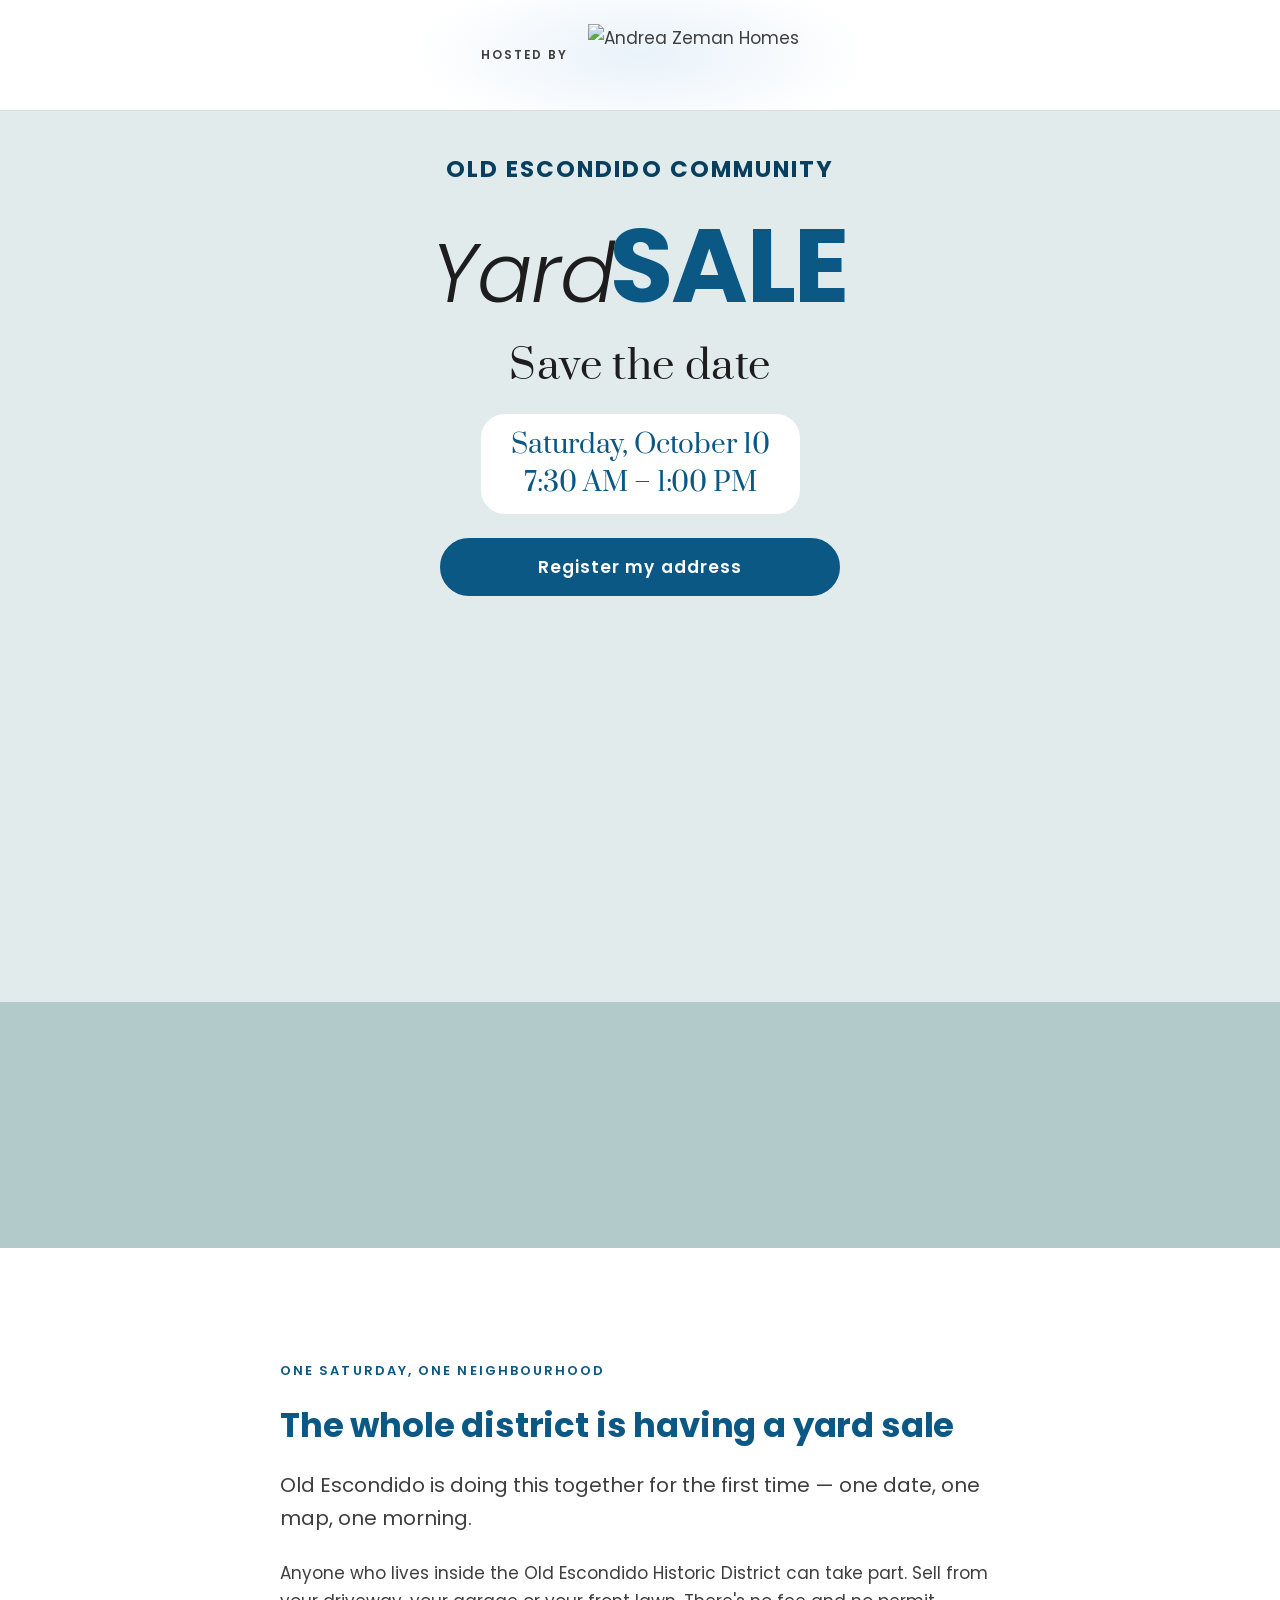
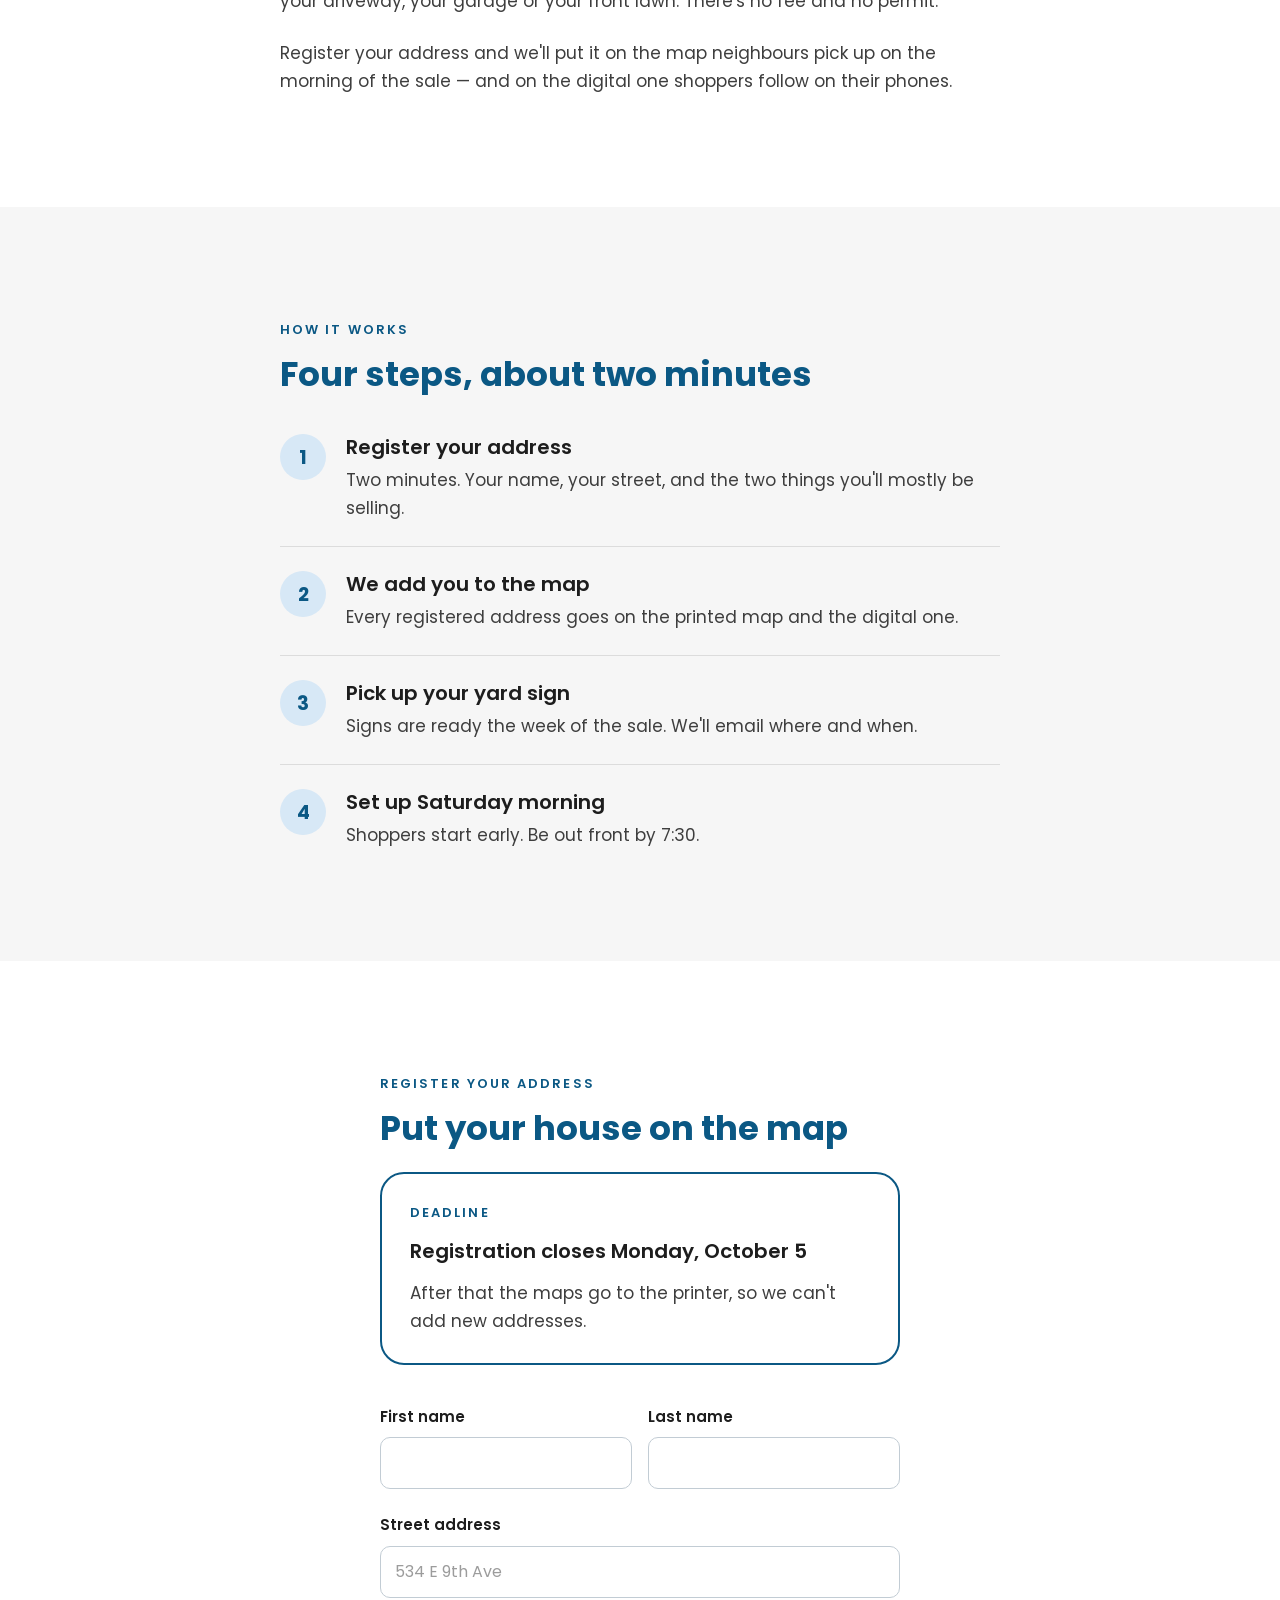
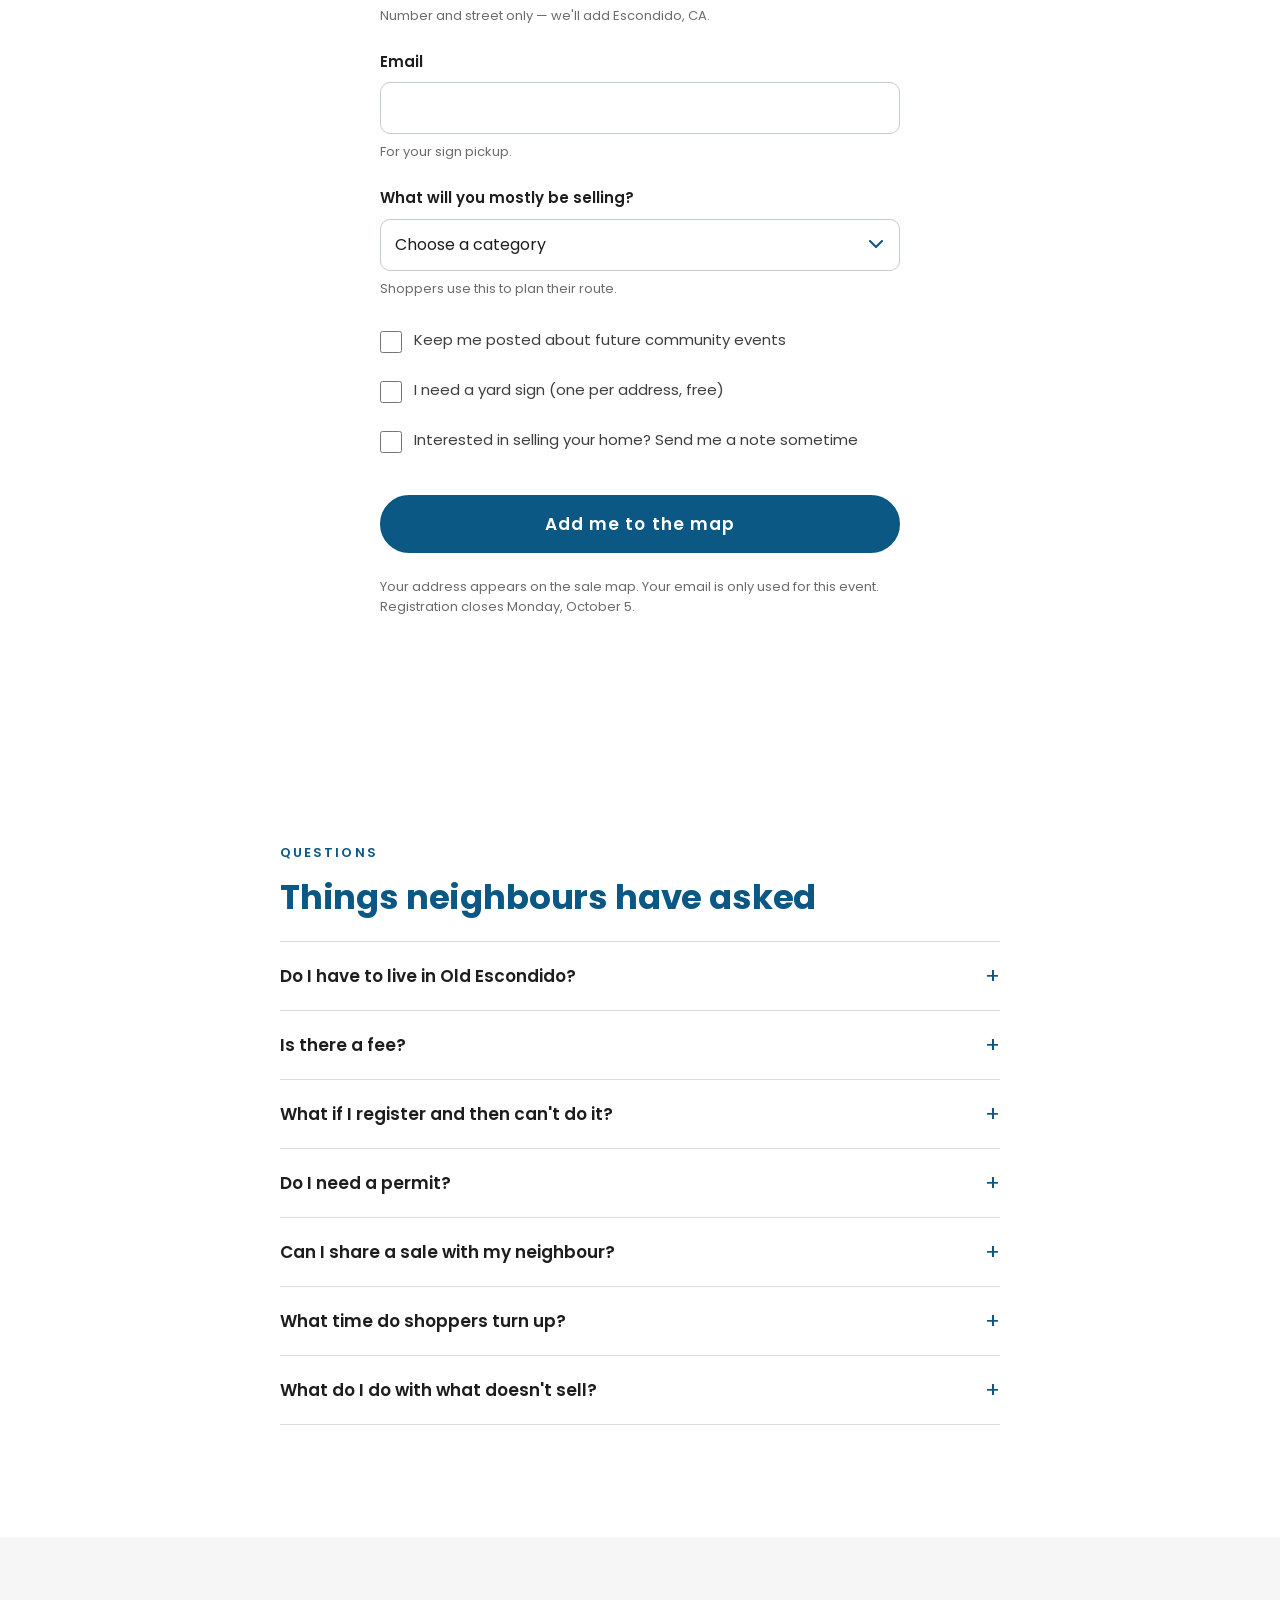
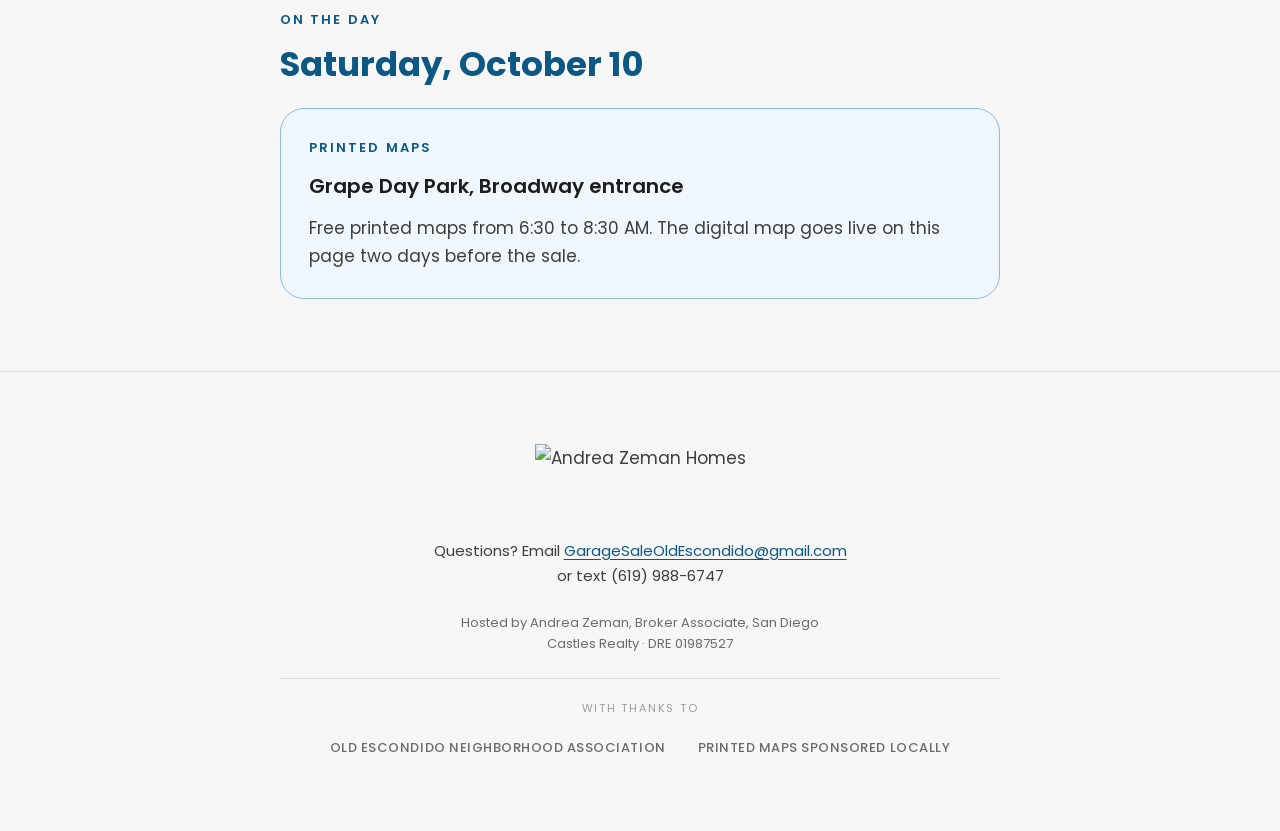
==== index.html @ 2b45a65b "Add files via upload" ====
<!doctype html>
<html lang="en">
<head>
<meta charset="utf-8">
<meta name="viewport" content="width=device-width, initial-scale=1">
<title>Old Escondido Community Yard Sale — Saturday, October 10, 2026</title>
<meta name="description" content="A neighbourhood-wide yard sale in the Old Escondido Historic District, Escondido CA. Saturday, October 10, 7:30 AM to 1:00 PM. Register your address to appear on the official sale map.">
<link rel="canonical" href="https://oldescondidoyardsale.com/">
<meta name="theme-color" content="#0b5884">
<meta property="og:type" content="website">
<meta property="og:site_name" content="Old Escondido Community Yard Sale">
<meta property="og:title" content="Old Escondido Community Yard Sale — Saturday, October 10, 2026">
<meta property="og:description" content="A neighbourhood-wide yard sale in the Old Escondido Historic District, Escondido CA. Saturday, October 10, 7:30 AM to 1:00 PM. Register your address to appear on the official sale map.">
<meta property="og:url" content="https://oldescondidoyardsale.com/">
<meta property="og:image" content="https://oldescondidoyardsale.com/assets/social-card.png">
<meta property="og:image:width" content="1200">
<meta property="og:image:height" content="630">
<meta name="twitter:card" content="summary_large_image">
<link rel="icon" href="assets/favicon.png" sizes="any">
<link rel="apple-touch-icon" href="assets/favicon.png">
<link rel="preconnect" href="https://fonts.googleapis.com">
<link rel="preconnect" href="https://fonts.gstatic.com" crossorigin>
<link rel="stylesheet" href="https://fonts.googleapis.com/css2?family=Poppins:ital,wght@0,300;0,400;0,500;0,600;0,700;1,300&family=Prata&display=swap">
<link rel="stylesheet" href="site.css">
</head>
<body>
<div style="position:relative;display:flex;flex-wrap:wrap;align-items:center;justify-content:center;gap:10px 20px;padding:24px;background:#fff;border-bottom:1px solid #dcdcdc"><div style="position:absolute;left:50%;top:50%;width:min(460px,88%);height:150%;transform:translate(-50%,-50%);background:radial-gradient(ellipse at center, rgba(215,232,246,0.55) 0%, rgba(215,232,246,0) 70%);pointer-events:none"></div><span style="position:relative;font-family:'Poppins',system-ui,sans-serif;font-size:12px;font-weight:600;letter-spacing:0.16em;text-transform:uppercase;color:#3e3e3e">Hosted by</span><img src="assets/logo-azh-horizontal-alpha.png" alt="Andrea Zeman Homes" style="position:relative;height:clamp(46px,11vw,62px);width:auto;display:block"></div>


<header style="position:relative;isolation:isolate;background-color:#e2ebec;padding:clamp(24px,6vw,40px) 0 0;text-align:center;overflow:hidden">
<div class="oe-scene" style="position:absolute;inset:0;z-index:0;pointer-events:none">
<img src="assets/illustration/v3/cut/cloud.png" alt="" style="position:absolute;top:2%;left:-18%;width:clamp(130px,24vw,260px);height:auto;opacity:0;animation:oe-cloud-in 1s cubic-bezier(.22,.61,.36,1) 300ms forwards, oe-drift 90s linear 1.3s infinite">
<img src="assets/illustration/v3/cut/cloud.png" alt="" style="position:absolute;top:9%;left:-30%;width:clamp(92px,17vw,180px);height:auto;opacity:0;animation:oe-cloud-in 1s cubic-bezier(.22,.61,.36,1) 400ms forwards, oe-drift 130s linear infinite">
<img src="assets/illustration/v3/cut/bunting.png" alt="" style="position:absolute;top:-10px;left:-3%;width:clamp(138px,27vw,310px);transform-origin:top center;opacity:0;animation:oe-flag-in 800ms cubic-bezier(.22,.61,.36,1) 120ms forwards, oe-sway 7s cubic-bezier(.45,0,.25,1) 900ms infinite alternate">
<img class="oe-flag-r" src="assets/illustration/v3/cut/bunting.png" alt="" style="position:absolute;top:-10px;right:-3%;width:clamp(138px,27vw,310px);transform-origin:top center;opacity:0;animation:oe-flag-in-r 800ms cubic-bezier(.22,.61,.36,1) 260ms forwards, oe-sway-r 8s cubic-bezier(.45,0,.25,1) 1s infinite alternate">
</div>
<div style="position:relative;z-index:2;max-width:780px;margin-inline:auto;padding-inline:clamp(20px,5.5vw,32px);display:flex;flex-direction:column;align-items:center;gap:24px">
<p class="oe-anim1" style="margin:0;font-family:'Poppins',system-ui,sans-serif;font-size:clamp(15px,4.2vw,23px);font-weight:700;letter-spacing:0.09em;text-transform:uppercase;color:#083f5e;animation:oe-rise 700ms cubic-bezier(.22,.61,.36,1) 120ms both">Old Escondido Community</p>
<h1 style="margin:0;display:flex;align-items:baseline;justify-content:center;line-height:1.02"><span class="oe-anim2" style="font-family:'Poppins',system-ui,sans-serif;font-style:italic;font-weight:300;font-size:clamp(48px,14vw,82px);color:#1d1d1d;letter-spacing:-0.01em;animation:oe-rise 700ms cubic-bezier(.22,.61,.36,1) 220ms both">Yard</span><span class="oe-anim3" style="font-family:'Poppins',system-ui,sans-serif;font-weight:700;font-size:clamp(60px,17.5vw,104px);color:#0b5884;letter-spacing:-0.015em;margin-left:-0.04em;animation:oe-rise 700ms cubic-bezier(.22,.61,.36,1) 320ms both">SALE</span></h1>
<p class="oe-anim4" style="margin:0;font-family:'Prata','Bodoni Moda','Playfair Display',Georgia,serif;font-weight:400;font-size:clamp(26px,6.6vw,40px);color:#1d1d1d;line-height:1.18;letter-spacing:0.01em;animation:oe-rise 700ms cubic-bezier(.22,.61,.36,1) 420ms both">Save the date</p>
<div class="oe-anim5" style="display:inline-flex;flex-direction:column;align-items:center;gap:4px;max-width:100%;background:#fff;border-radius:24px;padding:14px clamp(20px,5vw,30px);text-align:center;animation:oe-rise 700ms cubic-bezier(.22,.61,.36,1) 520ms both"><span style="font-family:'Prata','Bodoni Moda','Playfair Display',Georgia,serif;font-size:clamp(19px,4.9vw,26px);font-weight:400;line-height:1.3;color:#0b5884;white-space:nowrap">Saturday, October 10</span><span style="font-family:'Prata','Bodoni Moda','Playfair Display',Georgia,serif;font-size:clamp(19px,4.9vw,26px);font-weight:400;line-height:1.3;color:#0b5884;white-space:nowrap">7:30 AM – 1:00 PM</span></div>
<div class="oe-anim6" style="display:flex;flex-direction:column;align-items:center;gap:14px;width:100%;max-width:400px;animation:oe-rise 700ms cubic-bezier(.22,.61,.36,1) 620ms both"><a href="#register" style="display:flex;align-items:center;justify-content:center;width:100%;min-height:58px;padding:0 34px;border-radius:999px;background:#0b5884;border:2px solid #0b5884;color:#fff;font-family:'Poppins',system-ui,sans-serif;font-size:17px;font-weight:600;letter-spacing:0.06em;text-decoration:none">Register my address</a></div>
</div>

<div style="position:relative;z-index:1;aspect-ratio:1080 / 520;min-height:250px;margin-top:clamp(20px,5vw,36px);pointer-events:none">
<div style="position:absolute;left:0;right:0;bottom:0;height:40%;background:#b3caca"></div>
<img class="oe-scn" src="assets/illustration/v3/cut/house-tile.png" alt="" style="position:absolute;left:-4%;bottom:38%;height:66%;width:auto;opacity:0;animation:oe-fade 700ms cubic-bezier(.22,.61,.36,1) 240ms both">
<img class="oe-scn" src="assets/illustration/v3/cut/house-brick.png" alt="" style="position:absolute;right:-4%;bottom:38%;height:70%;width:auto;opacity:0;animation:oe-fade 700ms cubic-bezier(.22,.61,.36,1) 280ms both">
<img class="oe-scn" src="assets/illustration/v3/cut/tree.png" alt="" style="position:absolute;left:15%;bottom:32%;height:46%;transform-origin:bottom center;width:auto;opacity:0;animation:oe-fade 700ms cubic-bezier(.22,.61,.36,1) 340ms both, oe-tree-sway 6.5s cubic-bezier(.45,0,.25,1) 1.3s infinite alternate">
<img class="oe-scn" src="assets/illustration/v3/cut/tree.png" alt="" style="position:absolute;right:17%;bottom:32%;height:50%;transform-origin:bottom center;width:auto;opacity:0;animation:oe-fade 700ms cubic-bezier(.22,.61,.36,1) 390ms both, oe-tree-sway 8.2s cubic-bezier(.45,0,.25,1) 1.5s infinite alternate-reverse">
<img class="oe-scn" src="assets/illustration/v2/cut/shrub.png" alt="" style="position:absolute;left:8%;bottom:33%;height:13%;transform-origin:bottom center;width:auto;opacity:0;animation:oe-fade 700ms cubic-bezier(.22,.61,.36,1) 430ms both, oe-shrub-sway 5.4s cubic-bezier(.45,0,.25,1) 1.6s infinite alternate">
<img class="oe-scn" src="assets/illustration/v2/cut/shrub.png" alt="" style="position:absolute;right:9%;bottom:34%;height:11%;transform-origin:bottom center;width:auto;opacity:0;animation:oe-fade 700ms cubic-bezier(.22,.61,.36,1) 470ms both, oe-shrub-sway 6.1s cubic-bezier(.45,0,.25,1) 1.8s infinite alternate-reverse">
<img class="oe-scn" src="assets/illustration/v3/cut/chair.png" alt="" style="position:absolute;left:-3%;bottom:3%;height:34%;width:auto;opacity:0;animation:oe-fade 700ms cubic-bezier(.22,.61,.36,1) 520ms both">
<img class="oe-scn" src="assets/illustration/v3/cut/cardigan.png" alt="" style="position:absolute;left:20%;bottom:6%;height:23%;transform-origin:top center;width:auto;opacity:0;animation:oe-fade 700ms cubic-bezier(.22,.61,.36,1) 570ms both, oe-swing 4.6s cubic-bezier(.45,0,.25,1) 1.5s infinite alternate">
<img class="oe-scn" src="assets/illustration/v3/cut/lantern.png" alt="" style="position:absolute;left:67%;bottom:4%;height:20%;transform-origin:top center;width:auto;opacity:0;animation:oe-fade 700ms cubic-bezier(.22,.61,.36,1) 660ms both, oe-swing-slight 5.8s cubic-bezier(.45,0,.25,1) 1.7s infinite alternate">
<img class="oe-scn" src="assets/illustration/v3/cut/moka-pot.png" alt="" style="position:absolute;right:14%;bottom:4%;height:17%;width:auto;opacity:0;animation:oe-fade 700ms cubic-bezier(.22,.61,.36,1) 700ms both">
<img class="oe-scn" src="assets/illustration/v2/cut/flower-daisy.png" alt="" style="position:absolute;left:16%;bottom:0;height:16%;transform-origin:bottom center;width:auto;opacity:0;animation:oe-fade 700ms cubic-bezier(.22,.61,.36,1) 740ms both, oe-bloom 4.2s cubic-bezier(.45,0,.25,1) 1.7s infinite alternate">
<img class="oe-scn" src="assets/illustration/v2/cut/flower-orange.png" alt="" style="position:absolute;left:33%;bottom:0;height:18%;transform-origin:bottom center;width:auto;opacity:0;animation:oe-fade 700ms cubic-bezier(.22,.61,.36,1) 780ms both, oe-bloom 5.1s cubic-bezier(.45,0,.25,1) 1.9s infinite alternate-reverse">
<img class="oe-scn" src="assets/illustration/v2/cut/flower-orange.png" alt="" style="position:absolute;right:7%;bottom:0;height:17%;transform-origin:bottom center;width:auto;opacity:0;animation:oe-fade 700ms cubic-bezier(.22,.61,.36,1) 820ms both, oe-bloom 4.7s cubic-bezier(.45,0,.25,1) 2s infinite alternate">
<img class="oe-scn" src="assets/illustration/v2/cut/flower-daisy.png" alt="" style="position:absolute;right:23%;bottom:0;height:14%;transform-origin:bottom center;width:auto;opacity:0;animation:oe-fade 700ms cubic-bezier(.22,.61,.36,1) 860ms both, oe-bloom 5.6s cubic-bezier(.45,0,.25,1) 2.2s infinite alternate-reverse">
<img class="oe-scn oe-scn--bike" src="assets/illustration/v3/cut/bicycle.png" alt="" style="position:absolute;left:0;bottom:4%;height:28%;width:auto;opacity:0;animation:oe-fade 700ms cubic-bezier(.22,.61,.36,1) 620ms both, oe-ride 26s linear 1.2s infinite">
</div>
</header>
<a href="#day" class="oe-shop" id="shopbar">Just here to shop? The map opens Oct 8<span style="font-size:15px;line-height:1">↓</span></a>
<section style="padding:clamp(72px,13vw,112px) clamp(20px,5.5vw,32px);background:#fff">
<div style="width:100%;max-width:720px;margin-inline:auto;display:flex;flex-direction:column;gap:24px">
<p style="margin:0;font-family:'Poppins',system-ui,sans-serif;font-size:13px;font-weight:600;letter-spacing:0.16em;text-transform:uppercase;color:#0b5884">One Saturday, one neighbourhood</p>
<h2 style="margin:0;font-family:'Poppins',system-ui,sans-serif;font-size:clamp(26px,6.4vw,34px);font-weight:700;color:#0b5884;line-height:1.16;letter-spacing:-0.005em">The whole district is having a yard sale</h2>
<p style="margin:0;font-size:clamp(18px,4.4vw,20px);line-height:1.65;color:#3e3e3e">Old Escondido is doing this together for the first time — one date, one map, one morning.</p>
<p style="margin:0;font-size:17px;line-height:1.65;color:#3e3e3e">Anyone who lives inside the Old Escondido Historic District can take part. Sell from your driveway, your garage or your front lawn. There's no fee and no permit.</p>
<p style="margin:0;font-size:17px;line-height:1.65;color:#3e3e3e">Register your address and we'll put it on the map neighbours pick up on the morning of the sale — and on the digital one shoppers follow on their phones.</p>
</div>
</section>


<section id="how" style="padding:clamp(72px,13vw,112px) clamp(20px,5.5vw,32px);background:#f6f6f6">
<div style="width:100%;max-width:720px;margin-inline:auto">
<p style="margin:0 0 14px;font-family:'Poppins',system-ui,sans-serif;font-size:13px;font-weight:600;letter-spacing:0.16em;text-transform:uppercase;color:#0b5884">How it works</p>
<h2 style="margin:0 0 40px;font-family:'Poppins',system-ui,sans-serif;font-size:clamp(26px,6.4vw,34px);font-weight:700;color:#0b5884;line-height:1.16">Four steps, about two minutes</h2>
<ol style="display:grid;gap:24px;list-style:none;margin:0;padding:0">
<li style="display:grid;grid-template-columns:46px 1fr;gap:20px;align-items:start;padding-bottom:24px;border-bottom:1px solid #dcdcdc"><span style="display:grid;place-items:center;width:46px;height:46px;border-radius:999px;background:#d7e8f6;font-family:'Poppins',system-ui,sans-serif;font-size:19px;font-weight:700;line-height:1;color:#0b5884">1</span><div style="display:flex;flex-direction:column;gap:6px"><span style="font-family:'Poppins',system-ui,sans-serif;font-size:20px;font-weight:600;color:#1d1d1d;line-height:1.3">Register your address</span><span style="font-size:17px;line-height:1.65;color:#3e3e3e">Two minutes. Your name, your street, and the two things you'll mostly be selling.</span></div></li>
<li style="display:grid;grid-template-columns:46px 1fr;gap:20px;align-items:start;padding-bottom:24px;border-bottom:1px solid #dcdcdc"><span style="display:grid;place-items:center;width:46px;height:46px;border-radius:999px;background:#d7e8f6;font-family:'Poppins',system-ui,sans-serif;font-size:19px;font-weight:700;line-height:1;color:#0b5884">2</span><div style="display:flex;flex-direction:column;gap:6px"><span style="font-family:'Poppins',system-ui,sans-serif;font-size:20px;font-weight:600;color:#1d1d1d;line-height:1.3">We add you to the map</span><span style="font-size:17px;line-height:1.65;color:#3e3e3e">Every registered address goes on the printed map and the digital one.</span></div></li>
<li style="display:grid;grid-template-columns:46px 1fr;gap:20px;align-items:start;padding-bottom:24px;border-bottom:1px solid #dcdcdc"><span style="display:grid;place-items:center;width:46px;height:46px;border-radius:999px;background:#d7e8f6;font-family:'Poppins',system-ui,sans-serif;font-size:19px;font-weight:700;line-height:1;color:#0b5884">3</span><div style="display:flex;flex-direction:column;gap:6px"><span style="font-family:'Poppins',system-ui,sans-serif;font-size:20px;font-weight:600;color:#1d1d1d;line-height:1.3">Pick up your yard sign</span><span style="font-size:17px;line-height:1.65;color:#3e3e3e">Signs are ready the week of the sale. We'll email where and when.</span></div></li>
<li style="display:grid;grid-template-columns:46px 1fr;gap:20px;align-items:start"><span style="display:grid;place-items:center;width:46px;height:46px;border-radius:999px;background:#d7e8f6;font-family:'Poppins',system-ui,sans-serif;font-size:19px;font-weight:700;line-height:1;color:#0b5884">4</span><div style="display:flex;flex-direction:column;gap:6px"><span style="font-family:'Poppins',system-ui,sans-serif;font-size:20px;font-weight:600;color:#1d1d1d;line-height:1.3">Set up Saturday morning</span><span style="font-size:17px;line-height:1.65;color:#3e3e3e">Shoppers start early. Be out front by 7:30.</span></div></li>
</ol>
</div>
</section>


<section id="register" style="padding:clamp(72px,13vw,112px) clamp(20px,5.5vw,32px);background:#fff">
<div style="width:100%;max-width:520px;margin-inline:auto">
<p style="margin:0 0 14px;font-family:'Poppins',system-ui,sans-serif;font-size:13px;font-weight:600;letter-spacing:0.16em;text-transform:uppercase;color:#0b5884">Register your address</p>
<h2 style="margin:0 0 24px;font-family:'Poppins',system-ui,sans-serif;font-size:clamp(26px,6.4vw,34px);font-weight:700;color:#0b5884;line-height:1.16">Put your house on the map</h2>
<aside style="background:#fff;border:2px solid #0b5884;border-radius:24px;padding:clamp(20px,5vw,28px);display:flex;flex-direction:column;gap:14px;margin-bottom:40px"><span style="font-family:'Poppins',system-ui,sans-serif;font-size:13px;font-weight:600;letter-spacing:0.16em;text-transform:uppercase;color:#0b5884">Deadline</span><span style="font-family:'Poppins',system-ui,sans-serif;font-size:20px;font-weight:600;color:#1d1d1d;line-height:1.35">Registration closes Monday, October 5</span><p style="margin:0;font-size:17px;line-height:1.65;color:#3e3e3e">After that the maps go to the printer, so we can't add new addresses.</p></aside>
<form id="regform" style="display:flex;flex-direction:column;gap:24px" method="POST"
  action="https://script.google.com/macros/s/AKfycbwwpIX7oPf6U93-4WOFD0KkwFLqd-kNed6H09ef09gc9xbn3ZTkZRQQka0o5XcAY7PG/exec"
  data-endpoint="https://script.google.com/macros/s/AKfycbwwpIX7oPf6U93-4WOFD0KkwFLqd-kNed6H09ef09gc9xbn3ZTkZRQQka0o5XcAY7PG/exec">
<div style="display:grid;grid-template-columns:1fr 1fr;gap:16px">
<div style="display:flex;flex-direction:column;gap:8px"><label for="first" style="font-family:'Poppins',system-ui,sans-serif;font-size:15px;font-weight:600;color:#1d1d1d">First name</label><input id="first" name="first" required autocomplete="given-name" style="width:100%;min-height:52px;padding:12px 14px;font-family:'Poppins',system-ui,sans-serif;font-size:16px;line-height:1.4;color:#1d1d1d;background:#fff;border:1px solid #c2ccd4;border-radius:10px"></div>
<div style="display:flex;flex-direction:column;gap:8px"><label for="last" style="font-family:'Poppins',system-ui,sans-serif;font-size:15px;font-weight:600;color:#1d1d1d">Last name</label><input id="last" name="last" autocomplete="family-name" style="width:100%;min-height:52px;padding:12px 14px;font-family:'Poppins',system-ui,sans-serif;font-size:16px;line-height:1.4;color:#1d1d1d;background:#fff;border:1px solid #c2ccd4;border-radius:10px"></div>
</div>
<div style="display:flex;flex-direction:column;gap:8px"><label for="street" style="font-family:'Poppins',system-ui,sans-serif;font-size:15px;font-weight:600;color:#1d1d1d">Street address</label><input id="street" name="street" required placeholder="534 E 9th Ave" autocomplete="street-address" style="width:100%;min-height:52px;padding:12px 14px;font-family:'Poppins',system-ui,sans-serif;font-size:16px;line-height:1.4;color:#1d1d1d;background:#fff;border:1px solid #c2ccd4;border-radius:10px"><span style="font-size:13px;line-height:1.5;color:#6b6b6b">Number and street only — we'll add Escondido, CA.</span></div>
<div style="display:flex;flex-direction:column;gap:8px"><label for="email" style="font-family:'Poppins',system-ui,sans-serif;font-size:15px;font-weight:600;color:#1d1d1d">Email</label><input id="email" name="email" type="email" required autocomplete="email" style="width:100%;min-height:52px;padding:12px 14px;font-family:'Poppins',system-ui,sans-serif;font-size:16px;line-height:1.4;color:#1d1d1d;background:#fff;border:1px solid #c2ccd4;border-radius:10px"><span style="font-size:13px;line-height:1.5;color:#6b6b6b">For your sign pickup.</span></div>
<div style="display:flex;flex-direction:column;gap:8px"><label for="cat" style="font-family:'Poppins',system-ui,sans-serif;font-size:15px;font-weight:600;color:#1d1d1d">What will you mostly be selling?</label><select id="cat" name="cat" style="width:100%;min-height:52px;padding:12px 44px 12px 14px;font-family:'Poppins',system-ui,sans-serif;font-size:16px;color:#1d1d1d;background-color:#fff;border:1px solid #c2ccd4;border-radius:10px;appearance:none"><option value="">Choose a category</option><option>Furniture &amp; Home Décor</option><option>Kitchen &amp; Household</option><option>Kids &amp; Baby</option><option>Clothing &amp; Accessories</option><option>Tools &amp; Outdoor</option><option>Electronics &amp; Entertainment</option><option>Collectibles &amp; Miscellaneous</option></select><span style="font-size:13px;line-height:1.5;color:#6b6b6b">Shoppers use this to plan their route.</span></div>
<div style="display:flex;flex-direction:column;gap:2px">
<label for="opt-events" style="display:grid;grid-template-columns:22px 1fr;gap:12px;align-items:start;min-height:48px;padding:6px 0;cursor:pointer"><input type="checkbox" id="opt-events" name="optin_events" style="width:22px;height:22px;margin:2px 0 0;accent-color:#0b5884;flex:none"><span style="font-family:'Poppins',system-ui,sans-serif;font-size:15px;line-height:1.5;color:#3e3e3e">Keep me posted about future community events</span></label>
<label for="opt-sign" style="display:grid;grid-template-columns:22px 1fr;gap:12px;align-items:start;min-height:48px;padding:6px 0;cursor:pointer"><input type="checkbox" id="opt-sign" name="needs_yard_sign" style="width:22px;height:22px;margin:2px 0 0;accent-color:#0b5884;flex:none"><span style="font-family:'Poppins',system-ui,sans-serif;font-size:15px;line-height:1.5;color:#3e3e3e">I need a yard sign (one per address, free)</span></label>
<label for="opt-selling" style="display:grid;grid-template-columns:22px 1fr;gap:12px;align-items:start;min-height:48px;padding:6px 0;cursor:pointer"><input type="checkbox" id="opt-selling" name="selling_interest" style="width:22px;height:22px;margin:2px 0 0;accent-color:#0b5884;flex:none"><span style="font-family:'Poppins',system-ui,sans-serif;font-size:15px;line-height:1.5;color:#3e3e3e">Interested in selling your home? Send me a note sometime</span></label>
</div>
<button id="regsubmit" type="submit" style="display:flex;align-items:center;justify-content:center;width:100%;min-height:58px;padding:0 34px;border-radius:999px;background:#0b5884;border:2px solid #0b5884;color:#fff;font-family:'Poppins',system-ui,sans-serif;font-size:17px;font-weight:600;letter-spacing:0.06em;cursor:pointer">Add me to the map</button>
<p id="regerror" role="alert" hidden style="margin:0;font-size:15px;line-height:1.6;color:#9d2b1c">That didn&rsquo;t go through. Check your connection and try again, or email <a href="mailto:GarageSaleOldEscondido@gmail.com" style="color:#9d2b1c">GarageSaleOldEscondido@gmail.com</a>.</p>
<p style="margin:0;font-size:13px;line-height:1.6;color:#6b6b6b">Your address appears on the sale map. Your email is only used for this event. Registration closes Monday, October 5.</p>
</form>
</div>
</section>


<section id="faq" style="padding:clamp(72px,13vw,112px) clamp(20px,5.5vw,32px);background:#fff">
<div style="width:100%;max-width:720px;margin-inline:auto">
<header style="display:flex;flex-direction:column;gap:14px;margin-bottom:24px">
<p style="margin:0;font-family:'Poppins',system-ui,sans-serif;font-size:13px;font-weight:600;letter-spacing:0.16em;text-transform:uppercase;color:#0b5884">Questions</p>
<h2 style="margin:0;font-family:'Poppins',system-ui,sans-serif;font-size:clamp(26px,6.4vw,34px);font-weight:700;color:#0b5884;line-height:1.16;letter-spacing:-0.005em">Things neighbours have asked</h2>
</header>
<div style="border-top:1px solid #dcdcdc">
<details style="border-bottom:1px solid #dcdcdc"><summary style="display:flex;align-items:center;justify-content:space-between;gap:16px;min-height:48px;padding:20px 0;cursor:pointer;list-style:none;font-family:'Poppins',system-ui,sans-serif;font-size:17px;font-weight:600;color:#1d1d1d">Do I have to live in Old Escondido?<span style="flex:none;font-family:'Poppins',system-ui,sans-serif;font-size:22px;font-weight:400;line-height:1;color:#0b5884">+</span></summary><p style="margin:0;padding:0 0 24px;font-size:17px;line-height:1.65;color:#3e3e3e;max-width:60ch">Yes. The map covers the historic district — roughly Escondido Boulevard across to Chestnut Street, and 8th Avenue down to 13th. If you're on the edge and not sure, register anyway and we'll check.</p></details>
<details style="border-bottom:1px solid #dcdcdc"><summary style="display:flex;align-items:center;justify-content:space-between;gap:16px;min-height:48px;padding:20px 0;cursor:pointer;list-style:none;font-family:'Poppins',system-ui,sans-serif;font-size:17px;font-weight:600;color:#1d1d1d">Is there a fee?<span style="flex:none;font-family:'Poppins',system-ui,sans-serif;font-size:22px;font-weight:400;line-height:1;color:#0b5884">+</span></summary><p style="margin:0;padding:0 0 24px;font-size:17px;line-height:1.65;color:#3e3e3e;max-width:60ch">No. Registering is free and taking part is free.</p></details>
<details style="border-bottom:1px solid #dcdcdc"><summary style="display:flex;align-items:center;justify-content:space-between;gap:16px;min-height:48px;padding:20px 0;cursor:pointer;list-style:none;font-family:'Poppins',system-ui,sans-serif;font-size:17px;font-weight:600;color:#1d1d1d">What if I register and then can't do it?<span style="flex:none;font-family:'Poppins',system-ui,sans-serif;font-size:22px;font-weight:400;line-height:1;color:#0b5884">+</span></summary><p style="margin:0;padding:0 0 24px;font-size:17px;line-height:1.65;color:#3e3e3e;max-width:60ch">Email us before Monday, October 5 and we'll take your address off the map. After that the maps are already printed.</p></details>
<details style="border-bottom:1px solid #dcdcdc"><summary style="display:flex;align-items:center;justify-content:space-between;gap:16px;min-height:48px;padding:20px 0;cursor:pointer;list-style:none;font-family:'Poppins',system-ui,sans-serif;font-size:17px;font-weight:600;color:#1d1d1d">Do I need a permit?<span style="flex:none;font-family:'Poppins',system-ui,sans-serif;font-size:22px;font-weight:400;line-height:1;color:#0b5884">+</span></summary><p style="margin:0;padding:0 0 24px;font-size:17px;line-height:1.65;color:#3e3e3e;max-width:60ch">No. The City of Escondido allows residential yard sales without a permit. Keep tables on your own property and leave the sidewalk clear.</p></details>
<details style="border-bottom:1px solid #dcdcdc"><summary style="display:flex;align-items:center;justify-content:space-between;gap:16px;min-height:48px;padding:20px 0;cursor:pointer;list-style:none;font-family:'Poppins',system-ui,sans-serif;font-size:17px;font-weight:600;color:#1d1d1d">Can I share a sale with my neighbour?<span style="flex:none;font-family:'Poppins',system-ui,sans-serif;font-size:22px;font-weight:400;line-height:1;color:#0b5884">+</span></summary><p style="margin:0;padding:0 0 24px;font-size:17px;line-height:1.65;color:#3e3e3e;max-width:60ch">Yes, and it works well. Register the address where the sale will actually be so shoppers come to the right driveway.</p></details>
<details style="border-bottom:1px solid #dcdcdc"><summary style="display:flex;align-items:center;justify-content:space-between;gap:16px;min-height:48px;padding:20px 0;cursor:pointer;list-style:none;font-family:'Poppins',system-ui,sans-serif;font-size:17px;font-weight:600;color:#1d1d1d">What time do shoppers turn up?<span style="flex:none;font-family:'Poppins',system-ui,sans-serif;font-size:22px;font-weight:400;line-height:1;color:#0b5884">+</span></summary><p style="margin:0;padding:0 0 24px;font-size:17px;line-height:1.65;color:#3e3e3e;max-width:60ch">Early. Some people are out at 7:00 whatever the map says. Be ready by 7:30 if you can.</p></details>
<details style="border-bottom:1px solid #dcdcdc"><summary style="display:flex;align-items:center;justify-content:space-between;gap:16px;min-height:48px;padding:20px 0;cursor:pointer;list-style:none;font-family:'Poppins',system-ui,sans-serif;font-size:17px;font-weight:600;color:#1d1d1d">What do I do with what doesn't sell?<span style="flex:none;font-family:'Poppins',system-ui,sans-serif;font-size:22px;font-weight:400;line-height:1;color:#0b5884">+</span></summary><p style="margin:0;padding:0 0 24px;font-size:17px;line-height:1.65;color:#3e3e3e;max-width:60ch">We'll send a list of donation and haul-away options a couple of days after the sale — Goodwill, Habitat ReStore and local haulers.</p></details>
</div>
</div>
</section>


<section id="day" style="padding:clamp(48px,9vw,72px) clamp(20px,5.5vw,32px);background:#f6f6f6">
<div style="width:100%;max-width:720px;margin-inline:auto">
<p style="margin:0 0 14px;font-family:'Poppins',system-ui,sans-serif;font-size:13px;font-weight:600;letter-spacing:0.16em;text-transform:uppercase;color:#0b5884">On the day</p>
<h2 style="margin:0 0 24px;font-family:'Poppins',system-ui,sans-serif;font-size:clamp(26px,6.4vw,34px);font-weight:700;color:#0b5884;line-height:1.16">Saturday, October 10</h2>
<aside style="background:#eff6fc;border:1px solid #8cbce3;border-radius:24px;padding:clamp(20px,5vw,28px);display:flex;flex-direction:column;gap:14px"><span style="font-family:'Poppins',system-ui,sans-serif;font-size:13px;font-weight:600;letter-spacing:0.16em;text-transform:uppercase;color:#0b5884">Printed maps</span><span style="font-family:'Poppins',system-ui,sans-serif;font-size:20px;font-weight:600;color:#1d1d1d;line-height:1.35">Grape Day Park, Broadway entrance</span><p style="margin:0;font-size:17px;line-height:1.65;color:#3e3e3e">Free printed maps from 6:30 to 8:30 AM. The digital map goes live on this page two days before the sale.</p></aside>
</div>
</section>


<footer style="background:#f6f6f6;border-top:1px solid #dcdcdc;padding:clamp(48px,9vw,72px) clamp(20px,5.5vw,32px)">
<div style="max-width:720px;margin-inline:auto;display:flex;flex-direction:column;align-items:center;gap:24px;text-align:center">
<img src="assets/logo-azh-horizontal-alpha.png" alt="Andrea Zeman Homes" style="height:clamp(56px,13vw,70px);width:auto;display:block">
<div style="font-size:15px;line-height:1.7;color:#3e3e3e">Questions? Email <a href="mailto:GarageSaleOldEscondido@gmail.com" style="color:#0b5884;text-decoration:underline;text-underline-offset:3px">GarageSaleOldEscondido@gmail.com</a><br>or text (619) 988-6747</div>
<p style="margin:0;font-size:13px;line-height:1.6;color:#6b6b6b;max-width:46ch">Hosted by Andrea Zeman, Broker Associate, San Diego Castles Realty · DRE 01987527</p>
<div style="display:flex;flex-wrap:wrap;align-items:center;justify-content:center;gap:20px 32px;padding-top:20px;border-top:1px solid #dcdcdc;width:100%"><span style="width:100%;font-size:11px;letter-spacing:0.16em;text-transform:uppercase;color:#9c9c9c">With thanks to</span><span style="font-family:'Poppins',system-ui,sans-serif;font-size:13px;font-weight:500;letter-spacing:0.04em;color:#6b6b6b;text-transform:uppercase">Old Escondido Neighborhood Association</span><span style="font-family:'Poppins',system-ui,sans-serif;font-size:13px;font-weight:500;letter-spacing:0.04em;color:#6b6b6b;text-transform:uppercase">Printed maps sponsored locally</span></div>
</div>
</footer>
<script>
(function () {
  var form = document.getElementById('regform');
  if (!form) return;
  var url = form.getAttribute('data-endpoint') || '';
  var btn = document.getElementById('regsubmit');
  var err = document.getElementById('regerror');
  var label = btn ? btn.textContent : '';

  // Endpoint not filled in yet, or no fetch (very old webview): let the browser
  // do a normal form POST instead of swallowing the submit.
  if (url.indexOf('PASTE_') === 0 || typeof fetch !== 'function') return;

  form.addEventListener('submit', function (ev) {
    ev.preventDefault();
    if (form.reportValidity && !form.reportValidity()) return;
    err.hidden = true;
    btn.disabled = true;
    btn.style.opacity = '.72';
    btn.textContent = 'Adding you to the map…';
    fetch(url, {
      method: 'POST',
      mode: 'no-cors',
      body: new URLSearchParams(new FormData(form))
    }).then(function () {
      window.location.href = 'thanks.html';
    }).catch(function () {
      btn.disabled = false;
      btn.style.opacity = '';
      btn.textContent = label;
      err.hidden = false;
    });
  });
})();
</script>
<script>
/* The shop link is hidden above the fold — over the illustration a small link is
   unreadable, and it competes with the one call to action. It slides up once the
   reader has scrolled past the first screen. Scroll position, not an
   IntersectionObserver: the hero is taller than most phone viewports. */
(function () {
  var bar = document.getElementById('shopbar');
  if (!bar) return;
  function sync() {
    var y = window.scrollY || document.documentElement.scrollTop || 0;
    var on = y > window.innerHeight * 0.6;
    bar.classList.toggle('oe-shop--on', on);
    bar.tabIndex = on ? 0 : -1;
  }
  window.addEventListener('scroll', sync, { passive: true });
  window.addEventListener('resize', sync);
  sync();
})();
</script>
</body>
</html>
---- site.css ----
/* Old Escondido Community Yard Sale — oldescondidoyardsale.com
   The page markup carries its own inline styles, so this file only holds what
   inline styles cannot express: resets, keyframes, and interaction states.
   Nothing here needs a build step. */

*, *::before, *::after { box-sizing: border-box; }

html { -webkit-text-size-adjust: 100%; scroll-behavior: smooth; }

body {
  margin: 0;
  font-family: 'Poppins', system-ui, -apple-system, 'Segoe UI', sans-serif;
  font-size: 17px;
  line-height: 1.65;
  color: #3e3e3e;
  background: #fff;
  -webkit-font-smoothing: antialiased;
}

img { max-width: 100%; display: block; }

::selection { background: #8cbce3; color: #1d1d1d; }

/* ── Links ─────────────────────────────────────────────────────────────────── */
a { color: #0b5884; }
a:hover { color: #083f5e; }
a:active { color: #062f47; }

/* ── Buttons: hover / press. !important because the markup is inline-styled. ─ */
a[href="#register"]:hover, a[href="#map"]:hover, button[type="submit"]:hover {
  background: #083f5e !important;
  border-color: #083f5e !important;
}
a[href="#register"]:active, a[href="#map"]:active, button[type="submit"]:active {
  background: #062f47 !important;
  border-color: #062f47 !important;
  transform: translateY(1px);
}
a[href="/"]:hover { background: #eff6fc !important; }

/* ── Form fields ───────────────────────────────────────────────────────────── */
input, select, button { font: inherit; }
input::placeholder { color: #9c9c9c; }
input:hover, select:hover { border-color: #2e7aa8 !important; }
input:focus, select:focus {
  border-color: #0b5884 !important;
  outline: none;
  box-shadow: 0 0 0 3px rgba(140, 188, 227, 0.65);
}
/* Only flag a field once the visitor has actually left it invalid. Never
   `:invalid:not(:placeholder-shown)` — most fields here have no placeholder by
   design, so that combination marks empty required fields as errors on load. */
input:user-invalid, select:user-invalid { border-color: #9d2b1c !important; }
/* The brand chevron on the native select. !important because the markup's own
   inline `background` shorthand would otherwise reset background-image to none. */
select {
  background-image: url("data:image/svg+xml;charset=utf-8,%3Csvg xmlns='http://www.w3.org/2000/svg' width='14' height='9' viewBox='0 0 14 9' fill='none'%3E%3Cpath d='M1 1l6 6 6-6' stroke='%230b5884' stroke-width='2' stroke-linecap='round' stroke-linejoin='round'/%3E%3C/svg%3E") !important;
  background-repeat: no-repeat !important;
  background-position: right 16px center !important;
}
:focus-visible { outline: none; box-shadow: 0 0 0 3px rgba(140, 188, 227, 0.65); }

/* ── FAQ accordion ─────────────────────────────────────────────────────────── */
details summary::-webkit-details-marker { display: none; }
details summary:hover { color: #0b5884 !important; }
details summary span { transition: transform 220ms cubic-bezier(.22, .61, .36, 1); }
details[open] summary span { transform: rotate(45deg); }

/* ── "Just here to shop?" bar — revealed on scroll by site JS ──────────────── */
.oe-shop {
  position: fixed; z-index: 30; left: 50%; bottom: 18px;
  display: flex; align-items: center; gap: 10px;
  padding: 12px 22px; min-height: 48px;
  max-width: calc(100vw - 32px); white-space: nowrap;
  background: #fff; border: 1px solid #dcdcdc; border-radius: 999px;
  box-shadow: 0 2px 4px rgba(11, 88, 132, .06), 0 14px 34px rgba(11, 88, 132, .12);
  font-size: 15px; font-weight: 500; color: #0b5884; text-decoration: none;
  opacity: 0; visibility: hidden; transform: translate(-50%, 20px);
  transition: opacity 220ms cubic-bezier(.22, .61, .36, 1),
              transform 220ms cubic-bezier(.22, .61, .36, 1), visibility 220ms;
}
.oe-shop--on { opacity: 1; visibility: visible; transform: translate(-50%, 0); }
.oe-shop:hover { color: #083f5e; border-color: #8cbce3; }

/* ── Hero animation ────────────────────────────────────────────────────────── */
@keyframes oe-rise { from { opacity: 0; transform: translateY(14px); } to { opacity: 1; transform: none; } }
@keyframes oe-fade { from { opacity: 0; } to { opacity: 1; } }
@keyframes oe-cloud-in { to { opacity: .55; } }
@keyframes oe-drift { from { transform: translateX(0); } to { transform: translateX(150vw); } }
@keyframes oe-flag-in { from { opacity: 0; transform: translateY(-22px); } to { opacity: 1; transform: none; } }
@keyframes oe-flag-in-r { from { opacity: 0; transform: scaleX(-1) translateY(-22px); } to { opacity: 1; transform: scaleX(-1); } }
@keyframes oe-sway { from { transform: rotate(-1.1deg); } to { transform: rotate(1.1deg); } }
@keyframes oe-sway-r { from { transform: scaleX(-1) rotate(-1.1deg); } to { transform: scaleX(-1) rotate(1.1deg); } }
@keyframes oe-tree-sway { from { transform: rotate(-1.7deg); } to { transform: rotate(1.7deg); } }
@keyframes oe-shrub-sway { from { transform: rotate(-1.3deg); } to { transform: rotate(1.3deg); } }
@keyframes oe-bloom { from { transform: rotate(-2.6deg); } to { transform: rotate(2.6deg); } }
@keyframes oe-swing { from { transform: rotate(-3deg); } to { transform: rotate(3deg); } }
@keyframes oe-swing-slight { from { transform: rotate(-1.8deg); } to { transform: rotate(1.8deg); } }
/* The bicycle rides the width of the scene and loops. */
@keyframes oe-ride { from { transform: translateX(-30vw); } to { transform: translateX(104vw); } }

/* Freeze the whole scene for anyone who asks for less motion. The sprites start
   at opacity 0 and rely on oe-fade to appear, so opacity has to be forced back. */
@media (prefers-reduced-motion: reduce) {
  html { scroll-behavior: auto; }
  [class^="oe-anim"], .oe-scene *, .oe-scn {
    animation: none !important; opacity: 1 !important; transform: none !important;
  }
  .oe-flag-r { transform: scaleX(-1) !important; }
  .oe-scn--bike { left: 34% !important; }
}

/* ── Small phones ──────────────────────────────────────────────────────────── */
@media (max-width: 419px) {
  .oe-scene img[style*="clamp(138px"] { width: 124px !important; }
}

@media print {
  .oe-shop { display: none; }
}
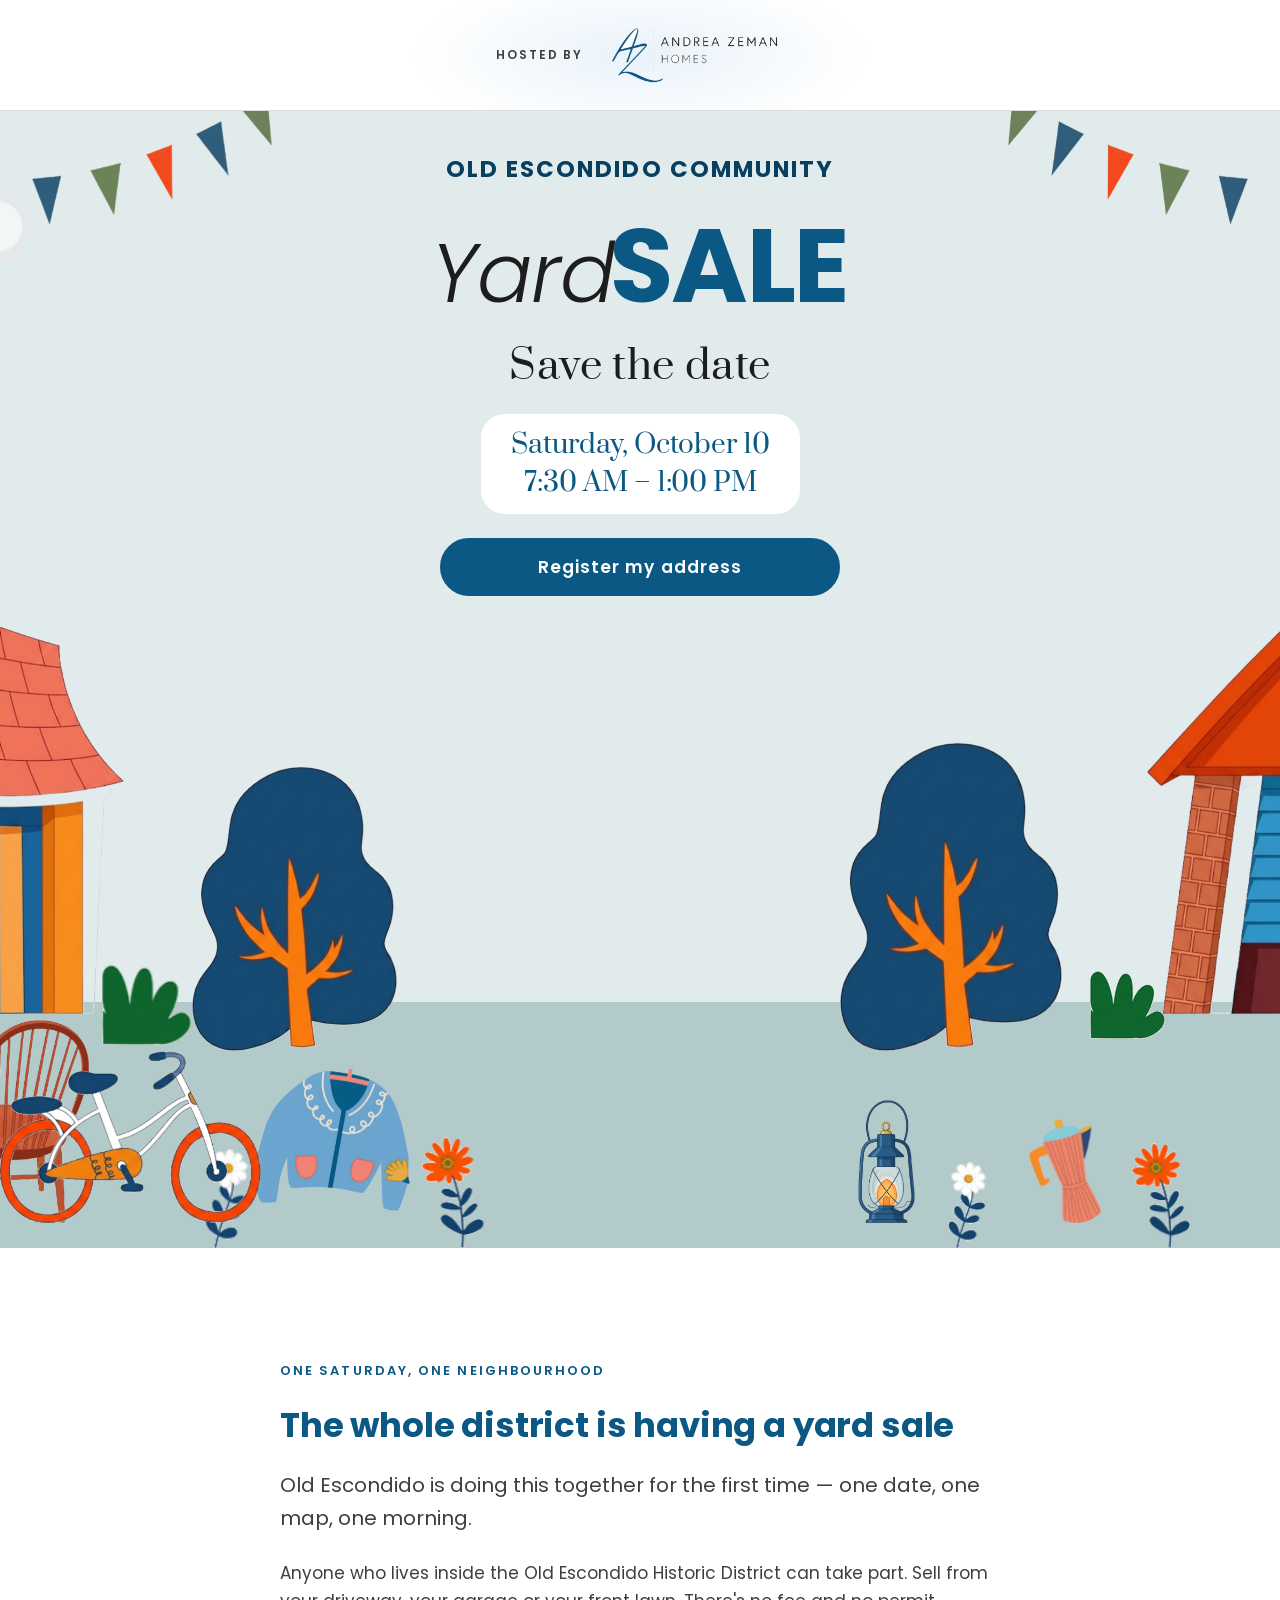
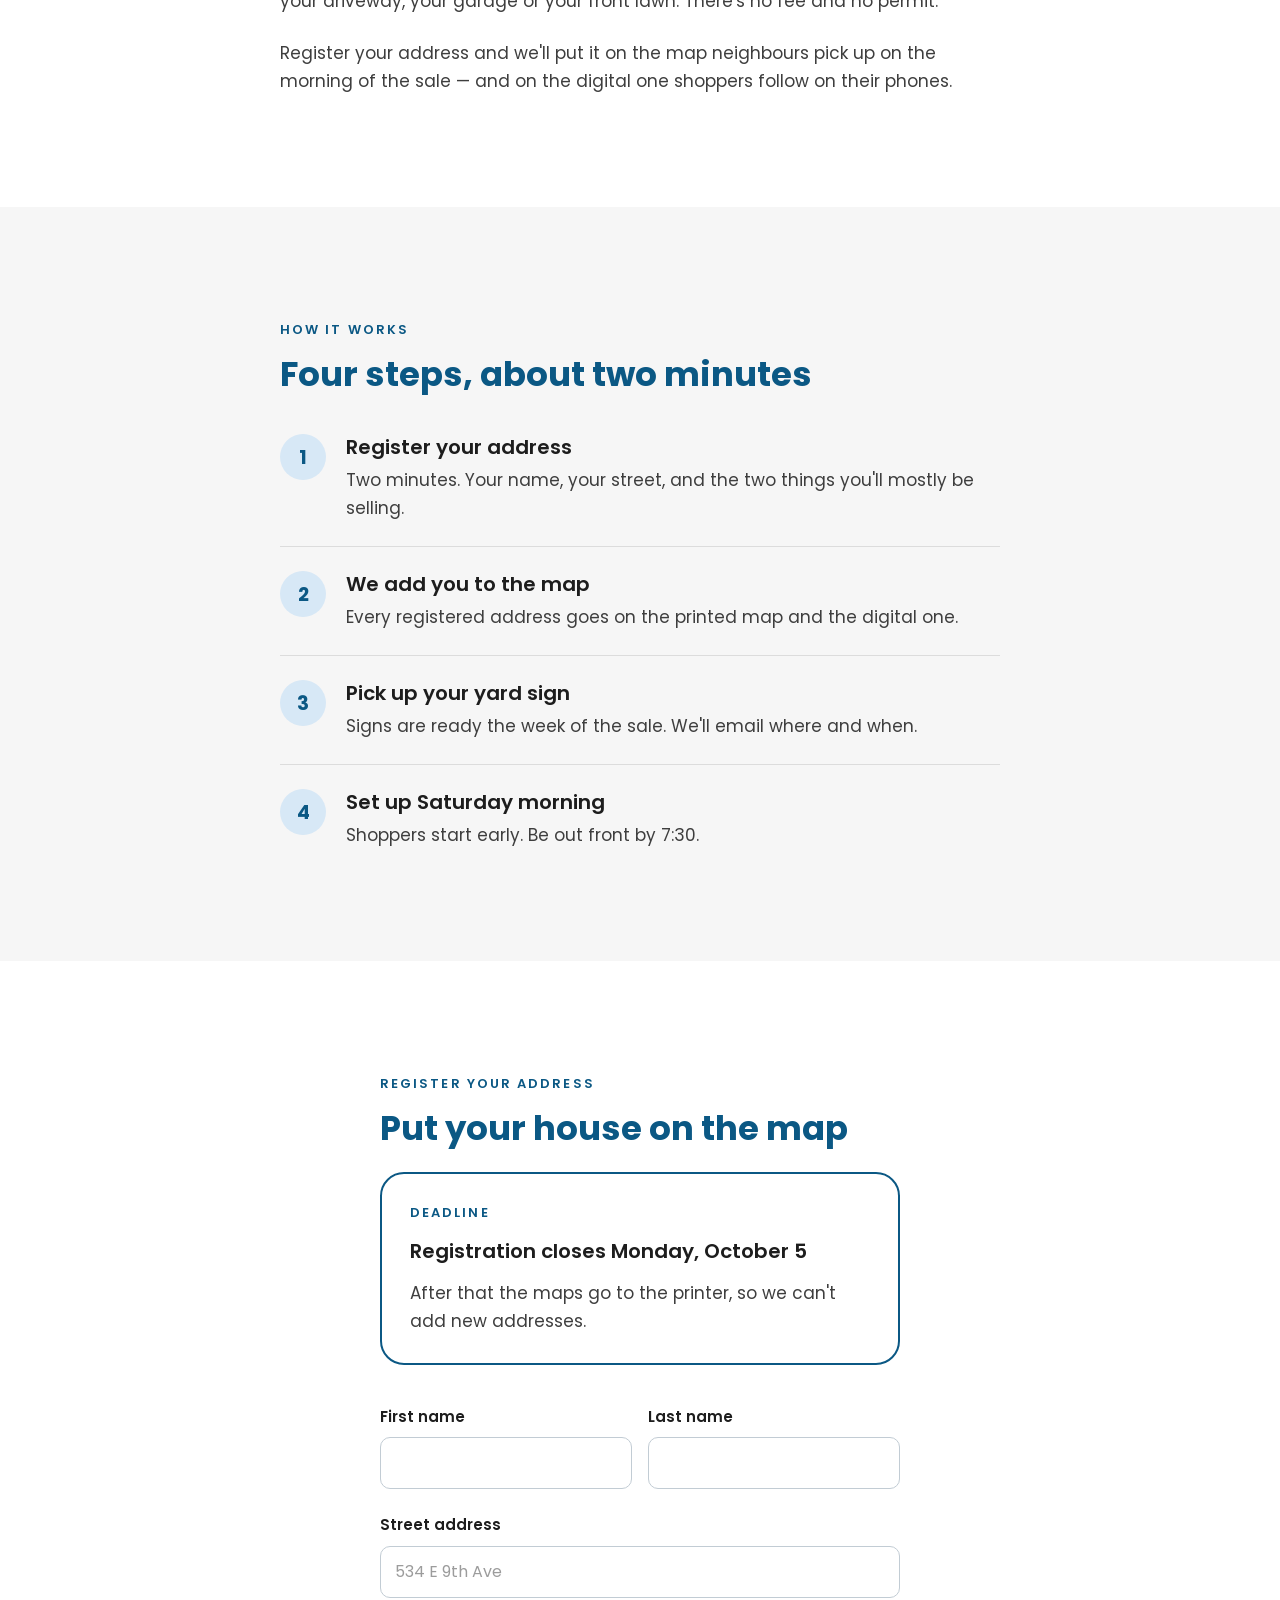
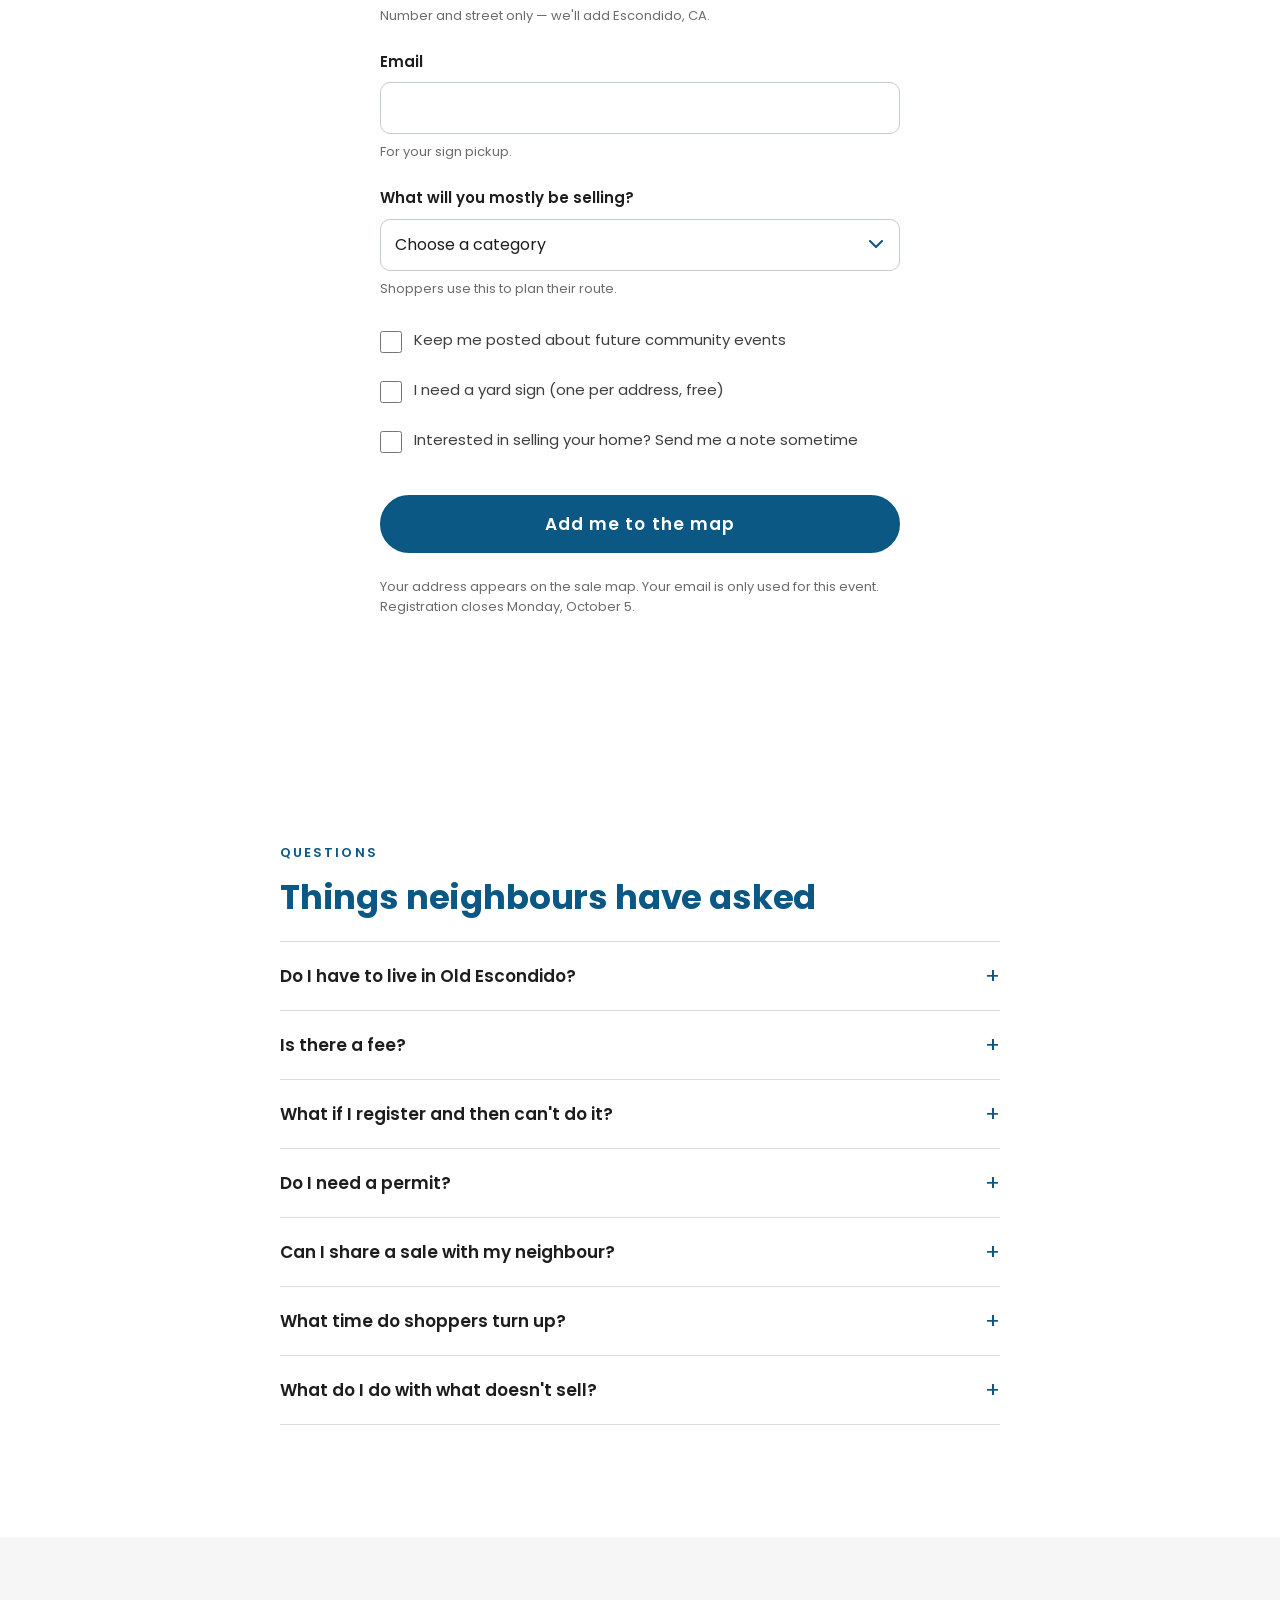
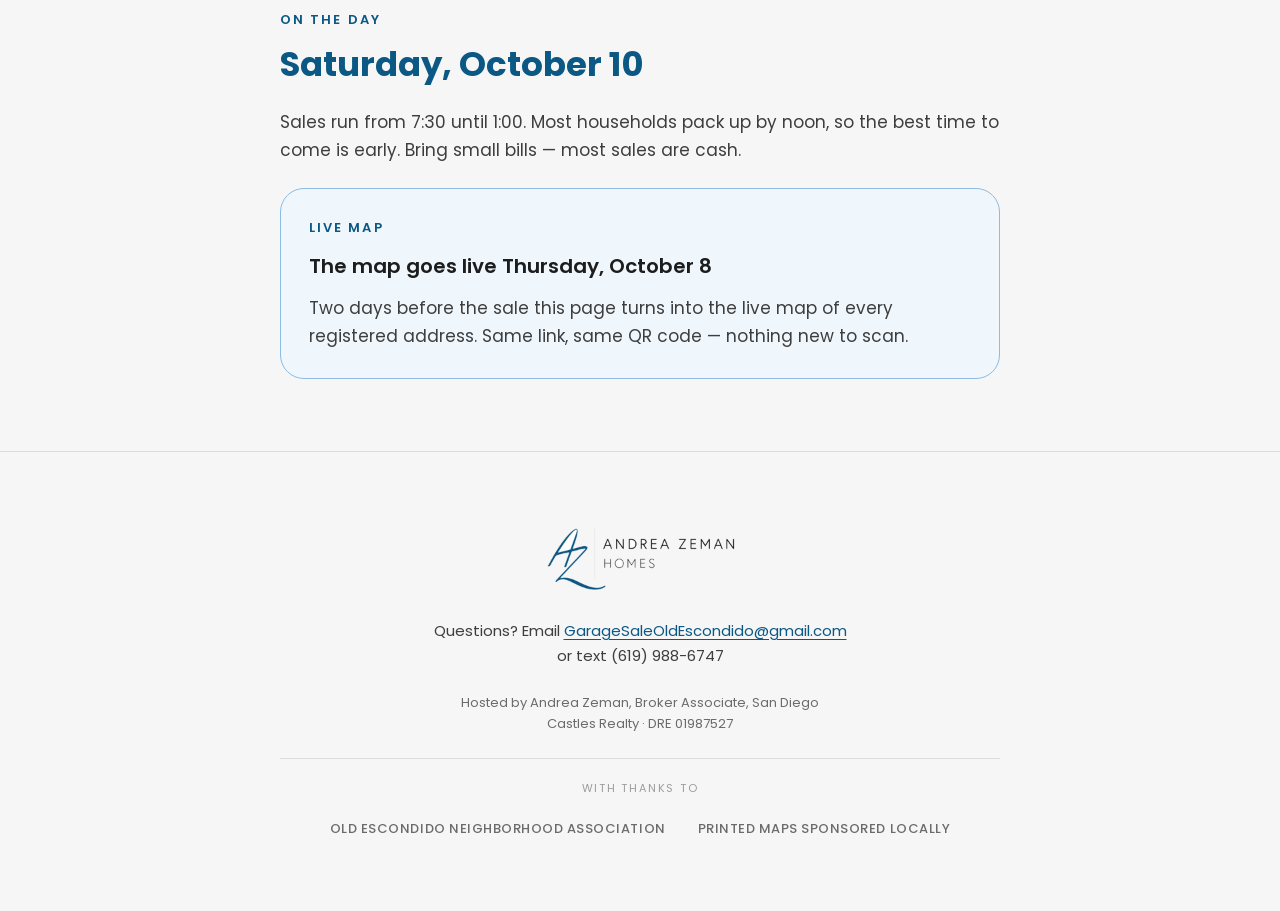
==== commit f82b1a43: "Add files via upload" ====
--- a/index.html
+++ b/index.html
@@ -24,15 +24,15 @@
 <link rel="stylesheet" href="site.css">
 </head>
 <body>
-<div style="position:relative;display:flex;flex-wrap:wrap;align-items:center;justify-content:center;gap:10px 20px;padding:24px;background:#fff;border-bottom:1px solid #dcdcdc"><div style="position:absolute;left:50%;top:50%;width:min(460px,88%);height:150%;transform:translate(-50%,-50%);background:radial-gradient(ellipse at center, rgba(215,232,246,0.55) 0%, rgba(215,232,246,0) 70%);pointer-events:none"></div><span style="position:relative;font-family:'Poppins',system-ui,sans-serif;font-size:12px;font-weight:600;letter-spacing:0.16em;text-transform:uppercase;color:#3e3e3e">Hosted by</span><img src="assets/logo-azh-horizontal-alpha.png" alt="Andrea Zeman Homes" style="position:relative;height:clamp(46px,11vw,62px);width:auto;display:block"></div>
+<div style="position:relative;display:flex;flex-wrap:wrap;align-items:center;justify-content:center;gap:10px 20px;padding:24px;background:#fff;border-bottom:1px solid #dcdcdc"><div style="position:absolute;left:50%;top:50%;width:min(460px,88%);height:150%;transform:translate(-50%,-50%);background:radial-gradient(ellipse at center, rgba(215,232,246,0.55) 0%, rgba(215,232,246,0) 70%);pointer-events:none"></div><span style="position:relative;font-family:'Poppins',system-ui,sans-serif;font-size:12px;font-weight:600;letter-spacing:0.16em;text-transform:uppercase;color:#3e3e3e">Hosted by</span><img src="assets/logo.png" alt="Andrea Zeman Homes" style="position:relative;height:clamp(46px,11vw,62px);width:auto;display:block"></div>
 
 
 <header style="position:relative;isolation:isolate;background-color:#e2ebec;padding:clamp(24px,6vw,40px) 0 0;text-align:center;overflow:hidden">
 <div class="oe-scene" style="position:absolute;inset:0;z-index:0;pointer-events:none">
-<img src="assets/illustration/v3/cut/cloud.png" alt="" style="position:absolute;top:2%;left:-18%;width:clamp(130px,24vw,260px);height:auto;opacity:0;animation:oe-cloud-in 1s cubic-bezier(.22,.61,.36,1) 300ms forwards, oe-drift 90s linear 1.3s infinite">
-<img src="assets/illustration/v3/cut/cloud.png" alt="" style="position:absolute;top:9%;left:-30%;width:clamp(92px,17vw,180px);height:auto;opacity:0;animation:oe-cloud-in 1s cubic-bezier(.22,.61,.36,1) 400ms forwards, oe-drift 130s linear infinite">
-<img src="assets/illustration/v3/cut/bunting.png" alt="" style="position:absolute;top:-10px;left:-3%;width:clamp(138px,27vw,310px);transform-origin:top center;opacity:0;animation:oe-flag-in 800ms cubic-bezier(.22,.61,.36,1) 120ms forwards, oe-sway 7s cubic-bezier(.45,0,.25,1) 900ms infinite alternate">
-<img class="oe-flag-r" src="assets/illustration/v3/cut/bunting.png" alt="" style="position:absolute;top:-10px;right:-3%;width:clamp(138px,27vw,310px);transform-origin:top center;opacity:0;animation:oe-flag-in-r 800ms cubic-bezier(.22,.61,.36,1) 260ms forwards, oe-sway-r 8s cubic-bezier(.45,0,.25,1) 1s infinite alternate">
+<img src="assets/cloud.png" alt="" style="position:absolute;top:2%;left:-18%;width:clamp(130px,24vw,260px);height:auto;opacity:0;animation:oe-cloud-in 1s cubic-bezier(.22,.61,.36,1) 300ms forwards, oe-drift 90s linear 1.3s infinite">
+<img src="assets/cloud.png" alt="" style="position:absolute;top:9%;left:-30%;width:clamp(92px,17vw,180px);height:auto;opacity:0;animation:oe-cloud-in 1s cubic-bezier(.22,.61,.36,1) 400ms forwards, oe-drift 130s linear infinite">
+<img src="assets/bunting.png" alt="" style="position:absolute;top:-10px;left:-3%;width:clamp(138px,27vw,310px);transform-origin:top center;opacity:0;animation:oe-flag-in 800ms cubic-bezier(.22,.61,.36,1) 120ms forwards, oe-sway 7s cubic-bezier(.45,0,.25,1) 900ms infinite alternate">
+<img class="oe-flag-r" src="assets/bunting.png" alt="" style="position:absolute;top:-10px;right:-3%;width:clamp(138px,27vw,310px);transform-origin:top center;opacity:0;animation:oe-flag-in-r 800ms cubic-bezier(.22,.61,.36,1) 260ms forwards, oe-sway-r 8s cubic-bezier(.45,0,.25,1) 1s infinite alternate">
 </div>
 <div style="position:relative;z-index:2;max-width:780px;margin-inline:auto;padding-inline:clamp(20px,5.5vw,32px);display:flex;flex-direction:column;align-items:center;gap:24px">
 <p class="oe-anim1" style="margin:0;font-family:'Poppins',system-ui,sans-serif;font-size:clamp(15px,4.2vw,23px);font-weight:700;letter-spacing:0.09em;text-transform:uppercase;color:#083f5e;animation:oe-rise 700ms cubic-bezier(.22,.61,.36,1) 120ms both">Old Escondido Community</p>
@@ -44,21 +44,21 @@
 
 <div style="position:relative;z-index:1;aspect-ratio:1080 / 520;min-height:250px;margin-top:clamp(20px,5vw,36px);pointer-events:none">
 <div style="position:absolute;left:0;right:0;bottom:0;height:40%;background:#b3caca"></div>
-<img class="oe-scn" src="assets/illustration/v3/cut/house-tile.png" alt="" style="position:absolute;left:-4%;bottom:38%;height:66%;width:auto;opacity:0;animation:oe-fade 700ms cubic-bezier(.22,.61,.36,1) 240ms both">
-<img class="oe-scn" src="assets/illustration/v3/cut/house-brick.png" alt="" style="position:absolute;right:-4%;bottom:38%;height:70%;width:auto;opacity:0;animation:oe-fade 700ms cubic-bezier(.22,.61,.36,1) 280ms both">
-<img class="oe-scn" src="assets/illustration/v3/cut/tree.png" alt="" style="position:absolute;left:15%;bottom:32%;height:46%;transform-origin:bottom center;width:auto;opacity:0;animation:oe-fade 700ms cubic-bezier(.22,.61,.36,1) 340ms both, oe-tree-sway 6.5s cubic-bezier(.45,0,.25,1) 1.3s infinite alternate">
-<img class="oe-scn" src="assets/illustration/v3/cut/tree.png" alt="" style="position:absolute;right:17%;bottom:32%;height:50%;transform-origin:bottom center;width:auto;opacity:0;animation:oe-fade 700ms cubic-bezier(.22,.61,.36,1) 390ms both, oe-tree-sway 8.2s cubic-bezier(.45,0,.25,1) 1.5s infinite alternate-reverse">
-<img class="oe-scn" src="assets/illustration/v2/cut/shrub.png" alt="" style="position:absolute;left:8%;bottom:33%;height:13%;transform-origin:bottom center;width:auto;opacity:0;animation:oe-fade 700ms cubic-bezier(.22,.61,.36,1) 430ms both, oe-shrub-sway 5.4s cubic-bezier(.45,0,.25,1) 1.6s infinite alternate">
-<img class="oe-scn" src="assets/illustration/v2/cut/shrub.png" alt="" style="position:absolute;right:9%;bottom:34%;height:11%;transform-origin:bottom center;width:auto;opacity:0;animation:oe-fade 700ms cubic-bezier(.22,.61,.36,1) 470ms both, oe-shrub-sway 6.1s cubic-bezier(.45,0,.25,1) 1.8s infinite alternate-reverse">
-<img class="oe-scn" src="assets/illustration/v3/cut/chair.png" alt="" style="position:absolute;left:-3%;bottom:3%;height:34%;width:auto;opacity:0;animation:oe-fade 700ms cubic-bezier(.22,.61,.36,1) 520ms both">
-<img class="oe-scn" src="assets/illustration/v3/cut/cardigan.png" alt="" style="position:absolute;left:20%;bottom:6%;height:23%;transform-origin:top center;width:auto;opacity:0;animation:oe-fade 700ms cubic-bezier(.22,.61,.36,1) 570ms both, oe-swing 4.6s cubic-bezier(.45,0,.25,1) 1.5s infinite alternate">
-<img class="oe-scn" src="assets/illustration/v3/cut/lantern.png" alt="" style="position:absolute;left:67%;bottom:4%;height:20%;transform-origin:top center;width:auto;opacity:0;animation:oe-fade 700ms cubic-bezier(.22,.61,.36,1) 660ms both, oe-swing-slight 5.8s cubic-bezier(.45,0,.25,1) 1.7s infinite alternate">
-<img class="oe-scn" src="assets/illustration/v3/cut/moka-pot.png" alt="" style="position:absolute;right:14%;bottom:4%;height:17%;width:auto;opacity:0;animation:oe-fade 700ms cubic-bezier(.22,.61,.36,1) 700ms both">
-<img class="oe-scn" src="assets/illustration/v2/cut/flower-daisy.png" alt="" style="position:absolute;left:16%;bottom:0;height:16%;transform-origin:bottom center;width:auto;opacity:0;animation:oe-fade 700ms cubic-bezier(.22,.61,.36,1) 740ms both, oe-bloom 4.2s cubic-bezier(.45,0,.25,1) 1.7s infinite alternate">
-<img class="oe-scn" src="assets/illustration/v2/cut/flower-orange.png" alt="" style="position:absolute;left:33%;bottom:0;height:18%;transform-origin:bottom center;width:auto;opacity:0;animation:oe-fade 700ms cubic-bezier(.22,.61,.36,1) 780ms both, oe-bloom 5.1s cubic-bezier(.45,0,.25,1) 1.9s infinite alternate-reverse">
-<img class="oe-scn" src="assets/illustration/v2/cut/flower-orange.png" alt="" style="position:absolute;right:7%;bottom:0;height:17%;transform-origin:bottom center;width:auto;opacity:0;animation:oe-fade 700ms cubic-bezier(.22,.61,.36,1) 820ms both, oe-bloom 4.7s cubic-bezier(.45,0,.25,1) 2s infinite alternate">
-<img class="oe-scn" src="assets/illustration/v2/cut/flower-daisy.png" alt="" style="position:absolute;right:23%;bottom:0;height:14%;transform-origin:bottom center;width:auto;opacity:0;animation:oe-fade 700ms cubic-bezier(.22,.61,.36,1) 860ms both, oe-bloom 5.6s cubic-bezier(.45,0,.25,1) 2.2s infinite alternate-reverse">
-<img class="oe-scn oe-scn--bike" src="assets/illustration/v3/cut/bicycle.png" alt="" style="position:absolute;left:0;bottom:4%;height:28%;width:auto;opacity:0;animation:oe-fade 700ms cubic-bezier(.22,.61,.36,1) 620ms both, oe-ride 26s linear 1.2s infinite">
+<img class="oe-scn" src="assets/house-tile.png" alt="" style="position:absolute;left:-4%;bottom:38%;height:66%;width:auto;opacity:0;animation:oe-fade 700ms cubic-bezier(.22,.61,.36,1) 240ms both">
+<img class="oe-scn" src="assets/house-brick.png" alt="" style="position:absolute;right:-4%;bottom:38%;height:70%;width:auto;opacity:0;animation:oe-fade 700ms cubic-bezier(.22,.61,.36,1) 280ms both">
+<img class="oe-scn" src="assets/tree.png" alt="" style="position:absolute;left:15%;bottom:32%;height:46%;transform-origin:bottom center;width:auto;opacity:0;animation:oe-fade 700ms cubic-bezier(.22,.61,.36,1) 340ms both, oe-tree-sway 6.5s cubic-bezier(.45,0,.25,1) 1.3s infinite alternate">
+<img class="oe-scn" src="assets/tree.png" alt="" style="position:absolute;right:17%;bottom:32%;height:50%;transform-origin:bottom center;width:auto;opacity:0;animation:oe-fade 700ms cubic-bezier(.22,.61,.36,1) 390ms both, oe-tree-sway 8.2s cubic-bezier(.45,0,.25,1) 1.5s infinite alternate-reverse">
+<img class="oe-scn" src="assets/shrub.png" alt="" style="position:absolute;left:8%;bottom:33%;height:13%;transform-origin:bottom center;width:auto;opacity:0;animation:oe-fade 700ms cubic-bezier(.22,.61,.36,1) 430ms both, oe-shrub-sway 5.4s cubic-bezier(.45,0,.25,1) 1.6s infinite alternate">
+<img class="oe-scn" src="assets/shrub.png" alt="" style="position:absolute;right:9%;bottom:34%;height:11%;transform-origin:bottom center;width:auto;opacity:0;animation:oe-fade 700ms cubic-bezier(.22,.61,.36,1) 470ms both, oe-shrub-sway 6.1s cubic-bezier(.45,0,.25,1) 1.8s infinite alternate-reverse">
+<img class="oe-scn" src="assets/chair.png" alt="" style="position:absolute;left:-3%;bottom:3%;height:34%;width:auto;opacity:0;animation:oe-fade 700ms cubic-bezier(.22,.61,.36,1) 520ms both">
+<img class="oe-scn" src="assets/cardigan.png" alt="" style="position:absolute;left:20%;bottom:6%;height:23%;transform-origin:top center;width:auto;opacity:0;animation:oe-fade 700ms cubic-bezier(.22,.61,.36,1) 570ms both, oe-swing 4.6s cubic-bezier(.45,0,.25,1) 1.5s infinite alternate">
+<img class="oe-scn" src="assets/lantern.png" alt="" style="position:absolute;left:67%;bottom:4%;height:20%;transform-origin:top center;width:auto;opacity:0;animation:oe-fade 700ms cubic-bezier(.22,.61,.36,1) 660ms both, oe-swing-slight 5.8s cubic-bezier(.45,0,.25,1) 1.7s infinite alternate">
+<img class="oe-scn" src="assets/moka-pot.png" alt="" style="position:absolute;right:14%;bottom:4%;height:17%;width:auto;opacity:0;animation:oe-fade 700ms cubic-bezier(.22,.61,.36,1) 700ms both">
+<img class="oe-scn" src="assets/flower-daisy.png" alt="" style="position:absolute;left:16%;bottom:0;height:16%;transform-origin:bottom center;width:auto;opacity:0;animation:oe-fade 700ms cubic-bezier(.22,.61,.36,1) 740ms both, oe-bloom 4.2s cubic-bezier(.45,0,.25,1) 1.7s infinite alternate">
+<img class="oe-scn" src="assets/flower-orange.png" alt="" style="position:absolute;left:33%;bottom:0;height:18%;transform-origin:bottom center;width:auto;opacity:0;animation:oe-fade 700ms cubic-bezier(.22,.61,.36,1) 780ms both, oe-bloom 5.1s cubic-bezier(.45,0,.25,1) 1.9s infinite alternate-reverse">
+<img class="oe-scn" src="assets/flower-orange.png" alt="" style="position:absolute;right:7%;bottom:0;height:17%;transform-origin:bottom center;width:auto;opacity:0;animation:oe-fade 700ms cubic-bezier(.22,.61,.36,1) 820ms both, oe-bloom 4.7s cubic-bezier(.45,0,.25,1) 2s infinite alternate">
+<img class="oe-scn" src="assets/flower-daisy.png" alt="" style="position:absolute;right:23%;bottom:0;height:14%;transform-origin:bottom center;width:auto;opacity:0;animation:oe-fade 700ms cubic-bezier(.22,.61,.36,1) 860ms both, oe-bloom 5.6s cubic-bezier(.45,0,.25,1) 2.2s infinite alternate-reverse">
+<img class="oe-scn oe-scn--bike" src="assets/bicycle.png" alt="" style="position:absolute;left:0;bottom:4%;height:28%;width:auto;opacity:0;animation:oe-fade 700ms cubic-bezier(.22,.61,.36,1) 620ms both, oe-ride 26s linear 1.2s infinite">
 </div>
 </header>
 <a href="#day" class="oe-shop" id="shopbar">Just here to shop? The map opens Oct 8<span style="font-size:15px;line-height:1">↓</span></a>
@@ -93,8 +93,9 @@
 <h2 style="margin:0 0 24px;font-family:'Poppins',system-ui,sans-serif;font-size:clamp(26px,6.4vw,34px);font-weight:700;color:#0b5884;line-height:1.16">Put your house on the map</h2>
 <aside style="background:#fff;border:2px solid #0b5884;border-radius:24px;padding:clamp(20px,5vw,28px);display:flex;flex-direction:column;gap:14px;margin-bottom:40px"><span style="font-family:'Poppins',system-ui,sans-serif;font-size:13px;font-weight:600;letter-spacing:0.16em;text-transform:uppercase;color:#0b5884">Deadline</span><span style="font-family:'Poppins',system-ui,sans-serif;font-size:20px;font-weight:600;color:#1d1d1d;line-height:1.35">Registration closes Monday, October 5</span><p style="margin:0;font-size:17px;line-height:1.65;color:#3e3e3e">After that the maps go to the printer, so we can't add new addresses.</p></aside>
 <form id="regform" style="display:flex;flex-direction:column;gap:24px" method="POST"
-  action="https://script.google.com/macros/s/AKfycbwwpIX7oPf6U93-4WOFD0KkwFLqd-kNed6H09ef09gc9xbn3ZTkZRQQka0o5XcAY7PG/exec"
-  data-endpoint="https://script.google.com/macros/s/AKfycbwwpIX7oPf6U93-4WOFD0KkwFLqd-kNed6H09ef09gc9xbn3ZTkZRQQka0o5XcAY7PG/exec">
+  name="registration" data-netlify="true" data-sheet-endpoint="https://script.google.com/macros/s/AKfycbwwpIX7oPf6U93-4WOFD0KkwFLqd-kNed6H09ef09gc9xbn3ZTkZRQQka0o5XcAY7PG/exec"
+  action="/thanks.html">
+<input type="hidden" name="form-name" value="registration">
 <div style="display:grid;grid-template-columns:1fr 1fr;gap:16px">
 <div style="display:flex;flex-direction:column;gap:8px"><label for="first" style="font-family:'Poppins',system-ui,sans-serif;font-size:15px;font-weight:600;color:#1d1d1d">First name</label><input id="first" name="first" required autocomplete="given-name" style="width:100%;min-height:52px;padding:12px 14px;font-family:'Poppins',system-ui,sans-serif;font-size:16px;line-height:1.4;color:#1d1d1d;background:#fff;border:1px solid #c2ccd4;border-radius:10px"></div>
 <div style="display:flex;flex-direction:column;gap:8px"><label for="last" style="font-family:'Poppins',system-ui,sans-serif;font-size:15px;font-weight:600;color:#1d1d1d">Last name</label><input id="last" name="last" autocomplete="family-name" style="width:100%;min-height:52px;padding:12px 14px;font-family:'Poppins',system-ui,sans-serif;font-size:16px;line-height:1.4;color:#1d1d1d;background:#fff;border:1px solid #c2ccd4;border-radius:10px"></div>
@@ -138,51 +139,88 @@
 <div style="width:100%;max-width:720px;margin-inline:auto">
 <p style="margin:0 0 14px;font-family:'Poppins',system-ui,sans-serif;font-size:13px;font-weight:600;letter-spacing:0.16em;text-transform:uppercase;color:#0b5884">On the day</p>
 <h2 style="margin:0 0 24px;font-family:'Poppins',system-ui,sans-serif;font-size:clamp(26px,6.4vw,34px);font-weight:700;color:#0b5884;line-height:1.16">Saturday, October 10</h2>
-<aside style="background:#eff6fc;border:1px solid #8cbce3;border-radius:24px;padding:clamp(20px,5vw,28px);display:flex;flex-direction:column;gap:14px"><span style="font-family:'Poppins',system-ui,sans-serif;font-size:13px;font-weight:600;letter-spacing:0.16em;text-transform:uppercase;color:#0b5884">Printed maps</span><span style="font-family:'Poppins',system-ui,sans-serif;font-size:20px;font-weight:600;color:#1d1d1d;line-height:1.35">Grape Day Park, Broadway entrance</span><p style="margin:0;font-size:17px;line-height:1.65;color:#3e3e3e">Free printed maps from 6:30 to 8:30 AM. The digital map goes live on this page two days before the sale.</p></aside>
+<p style="margin:0 0 24px;font-size:17px;line-height:1.65;color:#3e3e3e">Sales run from 7:30 until 1:00. Most households pack up by noon, so the best time to come is early. Bring small bills — most sales are cash.</p>
+<aside style="background:#eff6fc;border:1px solid #8cbce3;border-radius:24px;padding:clamp(20px,5vw,28px);display:flex;flex-direction:column;gap:14px"><span style="font-family:'Poppins',system-ui,sans-serif;font-size:13px;font-weight:600;letter-spacing:0.16em;text-transform:uppercase;color:#0b5884">Live map</span><span style="font-family:'Poppins',system-ui,sans-serif;font-size:20px;font-weight:600;color:#1d1d1d;line-height:1.35">The map goes live Thursday, October 8</span><p style="margin:0;font-size:17px;line-height:1.65;color:#3e3e3e">Two days before the sale this page turns into the live map of every registered address. Same link, same QR code — nothing new to scan.</p></aside>
 </div>
 </section>
 
 
 <footer style="background:#f6f6f6;border-top:1px solid #dcdcdc;padding:clamp(48px,9vw,72px) clamp(20px,5.5vw,32px)">
 <div style="max-width:720px;margin-inline:auto;display:flex;flex-direction:column;align-items:center;gap:24px;text-align:center">
-<img src="assets/logo-azh-horizontal-alpha.png" alt="Andrea Zeman Homes" style="height:clamp(56px,13vw,70px);width:auto;display:block">
+<img src="assets/logo.png" alt="Andrea Zeman Homes" style="height:clamp(56px,13vw,70px);width:auto;display:block">
 <div style="font-size:15px;line-height:1.7;color:#3e3e3e">Questions? Email <a href="mailto:GarageSaleOldEscondido@gmail.com" style="color:#0b5884;text-decoration:underline;text-underline-offset:3px">GarageSaleOldEscondido@gmail.com</a><br>or text (619) 988-6747</div>
 <p style="margin:0;font-size:13px;line-height:1.6;color:#6b6b6b;max-width:46ch">Hosted by Andrea Zeman, Broker Associate, San Diego Castles Realty · DRE 01987527</p>
 <div style="display:flex;flex-wrap:wrap;align-items:center;justify-content:center;gap:20px 32px;padding-top:20px;border-top:1px solid #dcdcdc;width:100%"><span style="width:100%;font-size:11px;letter-spacing:0.16em;text-transform:uppercase;color:#9c9c9c">With thanks to</span><span style="font-family:'Poppins',system-ui,sans-serif;font-size:13px;font-weight:500;letter-spacing:0.04em;color:#6b6b6b;text-transform:uppercase">Old Escondido Neighborhood Association</span><span style="font-family:'Poppins',system-ui,sans-serif;font-size:13px;font-weight:500;letter-spacing:0.04em;color:#6b6b6b;text-transform:uppercase">Printed maps sponsored locally</span></div>
 </div>
 </footer>
 <script>
+/* Every registration is written to TWO places, on purpose:
+
+   1. Netlify Forms — the capture that cannot fail. No auth, no third party, no
+      CORS. Submissions land in the Netlify dashboard under Forms and can be
+      emailed and exported to CSV. This is the one we wait for.
+   2. The Apps Script endpoint — feeds the Google Sheet directly. Fired and
+      forgotten, because Apps Script silently redirects to a Google login page
+      whenever the deployment's "Who has access" is not "Anyone", and a broken
+      Sheet feed must never cost us a registration.
+
+   So a neighbour who registers is always recorded, even if the Sheet link is
+   misconfigured. */
 (function () {
   var form = document.getElementById('regform');
   if (!form) return;
-  var url = form.getAttribute('data-endpoint') || '';
+
+  var sheetUrl = form.getAttribute('data-sheet-endpoint') || '';
   var btn = document.getElementById('regsubmit');
   var err = document.getElementById('regerror');
-  var label = btn ? btn.textContent : '';
-
-  // Endpoint not filled in yet, or no fetch (very old webview): let the browser
-  // do a normal form POST instead of swallowing the submit.
-  if (url.indexOf('PASTE_') === 0 || typeof fetch !== 'function') return;
-
-  form.addEventListener('submit', function (ev) {
-    ev.preventDefault();
-    if (form.reportValidity && !form.reportValidity()) return;
-    err.hidden = true;
-    btn.disabled = true;
-    btn.style.opacity = '.72';
-    btn.textContent = 'Adding you to the map…';
-    fetch(url, {
-      method: 'POST',
-      mode: 'no-cors',
-      body: new URLSearchParams(new FormData(form))
-    }).then(function () {
-      window.location.href = 'thanks.html';
-    }).catch(function () {
-      btn.disabled = false;
-      btn.style.opacity = '';
-      btn.textContent = label;
-      err.hidden = false;
+  var busy = false;
+
+  function encode(fd) {
+    var pairs = [];
+    fd.forEach(function (v, k) {
+      pairs.push(encodeURIComponent(k) + '=' + encodeURIComponent(v));
     });
+    return pairs.join('&');
+  }
+
+  form.addEventListener('submit', function (e) {
+    if (busy) { e.preventDefault(); return; }
+    if (form.checkValidity && !form.checkValidity()) return; // let the browser show its messages
+    e.preventDefault();
+    busy = true;
+    if (err) err.hidden = true;
+    if (btn) {
+      btn.disabled = true;
+      btn.style.opacity = '.72';
+      btn.textContent = 'Adding you to the map\u2026';
+    }
+
+    var body = encode(new FormData(form));
+    var headers = { 'Content-Type': 'application/x-www-form-urlencoded' };
+
+    // Sheet feed — never awaited, never allowed to throw.
+    if (sheetUrl && sheetUrl.indexOf('PASTE_') !== 0) {
+      try {
+        fetch(sheetUrl, { method: 'POST', mode: 'no-cors', headers: headers, body: body, keepalive: true })
+          .catch(function () {});
+      } catch (_) {}
+    }
+
+    // Netlify Forms — the authoritative capture.
+    fetch('/', { method: 'POST', headers: headers, body: body })
+      .then(function (r) {
+        if (!r.ok) throw new Error('HTTP ' + r.status);
+        window.location.href = 'thanks.html';
+      })
+      .catch(function () {
+        busy = false;
+        if (err) err.hidden = false;
+        if (btn) {
+          btn.disabled = false;
+          btn.style.opacity = '';
+          btn.textContent = 'Add me to the map';
+        }
+      });
   });
 })();
 </script>
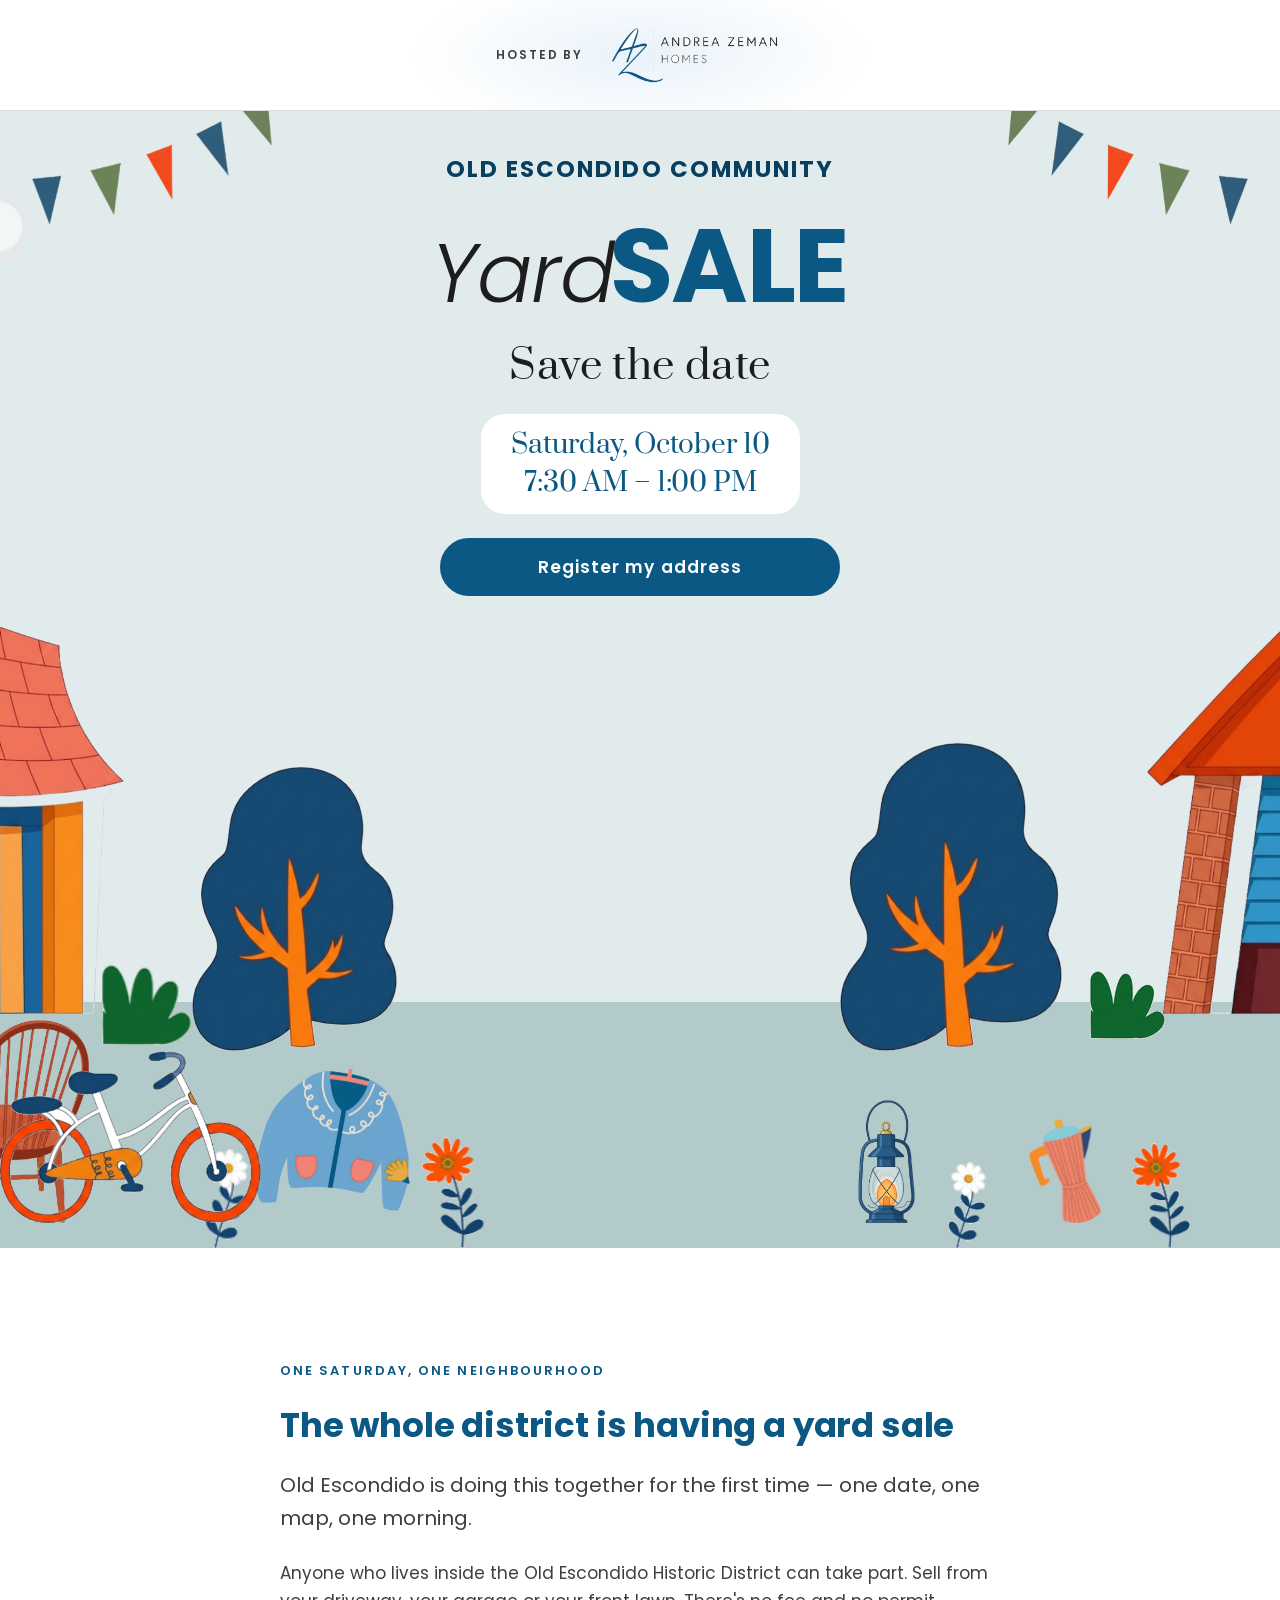
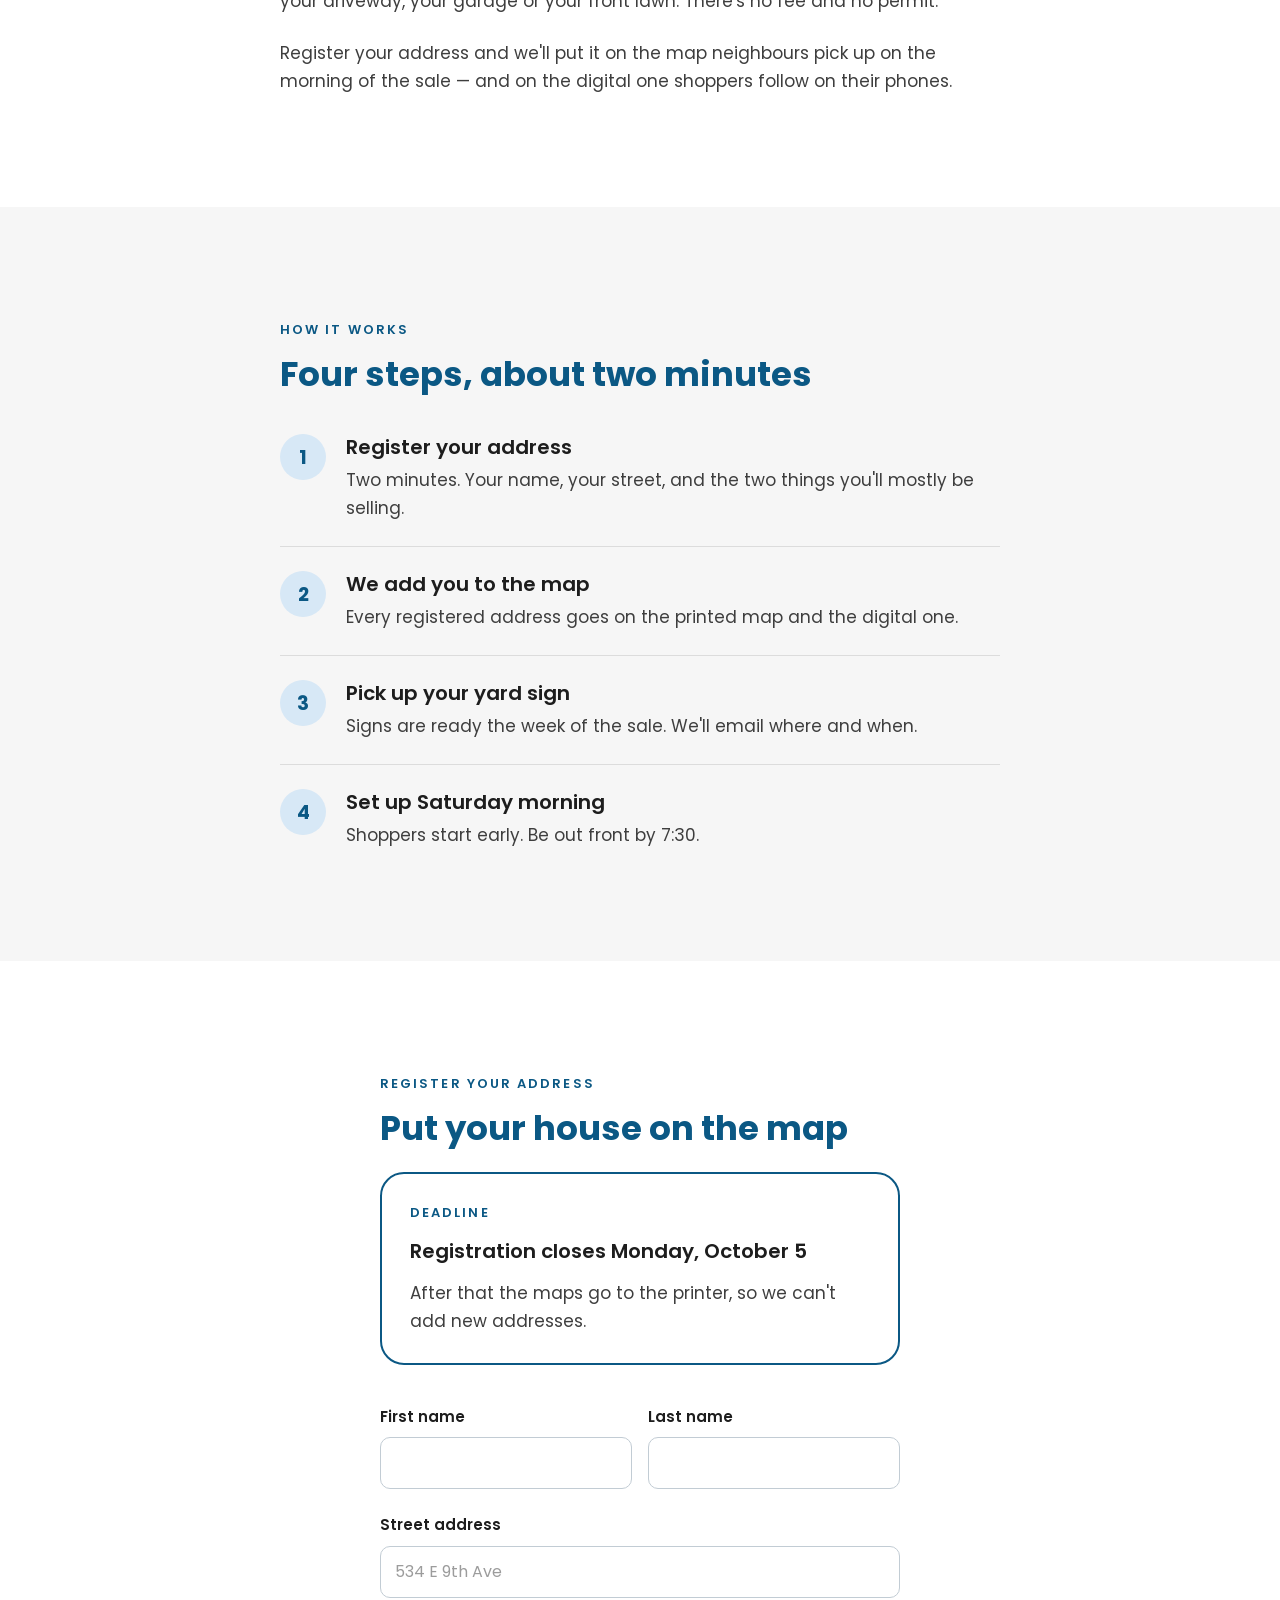
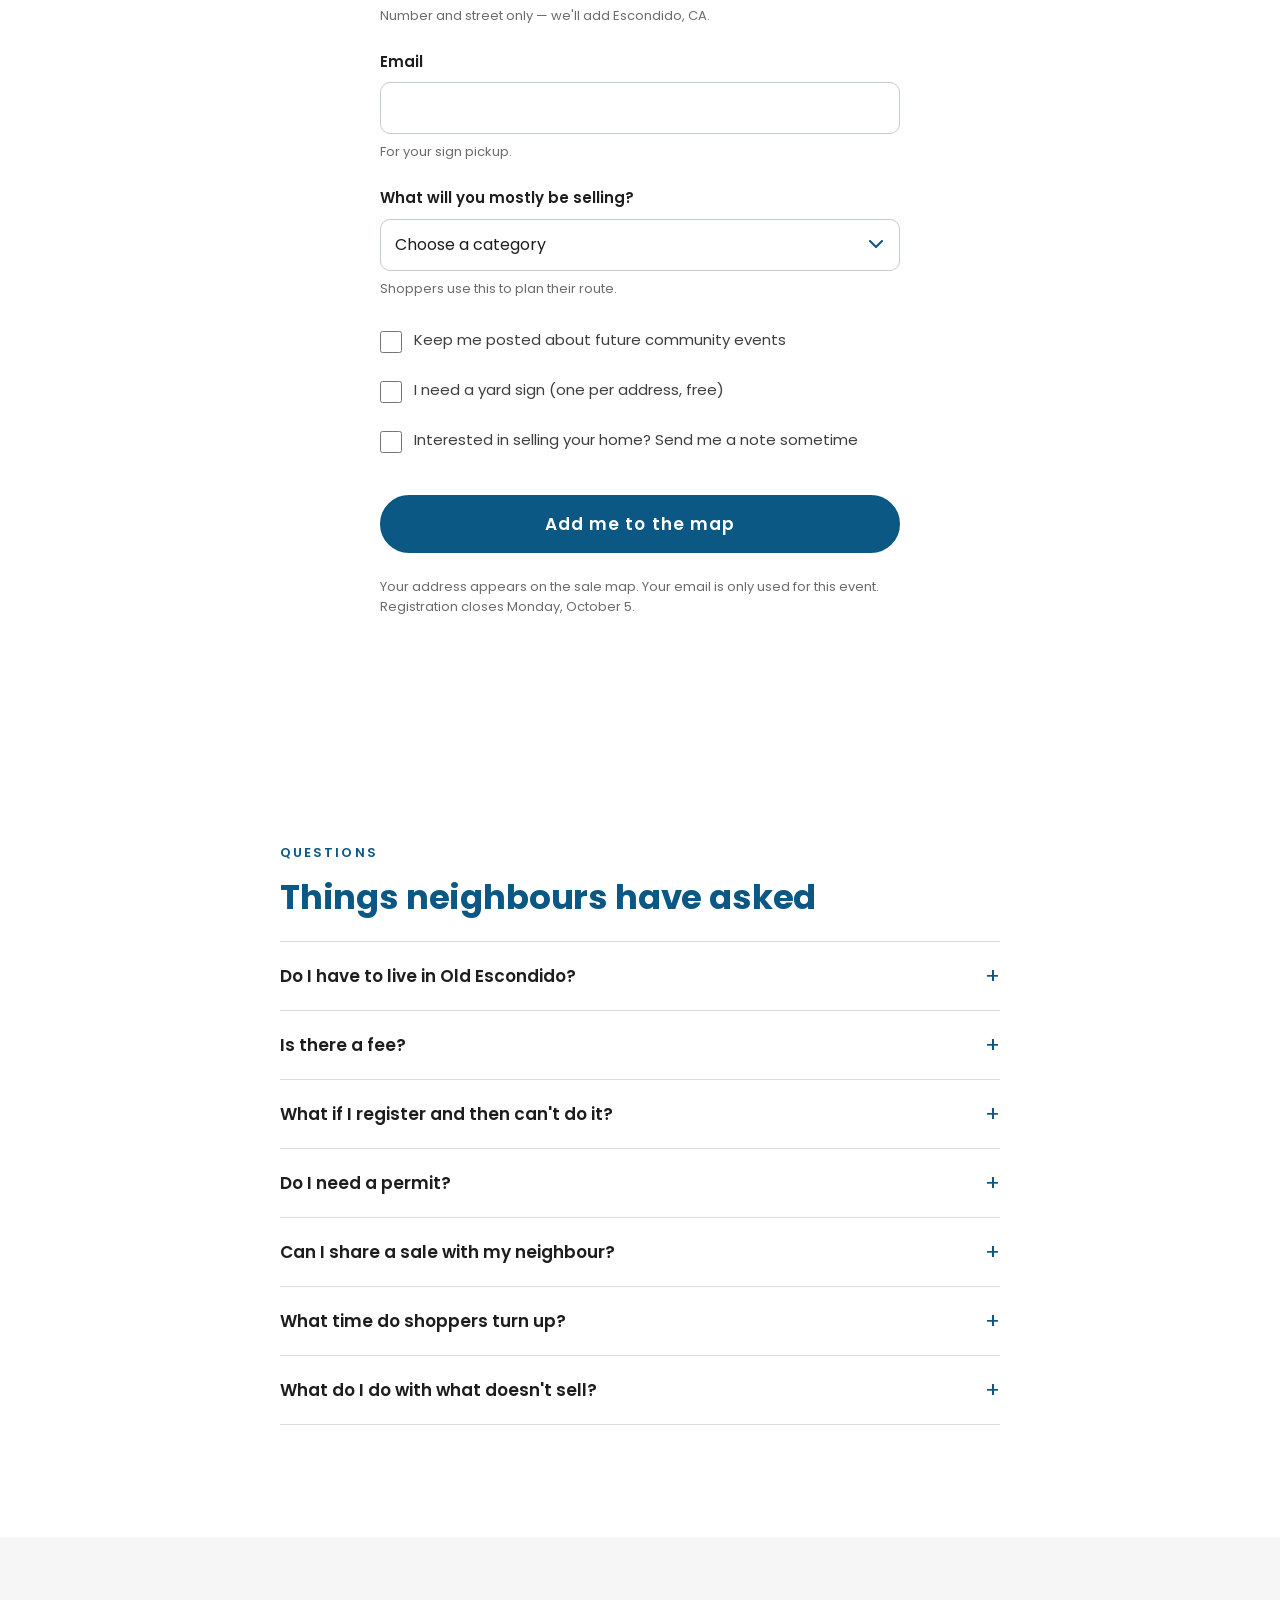
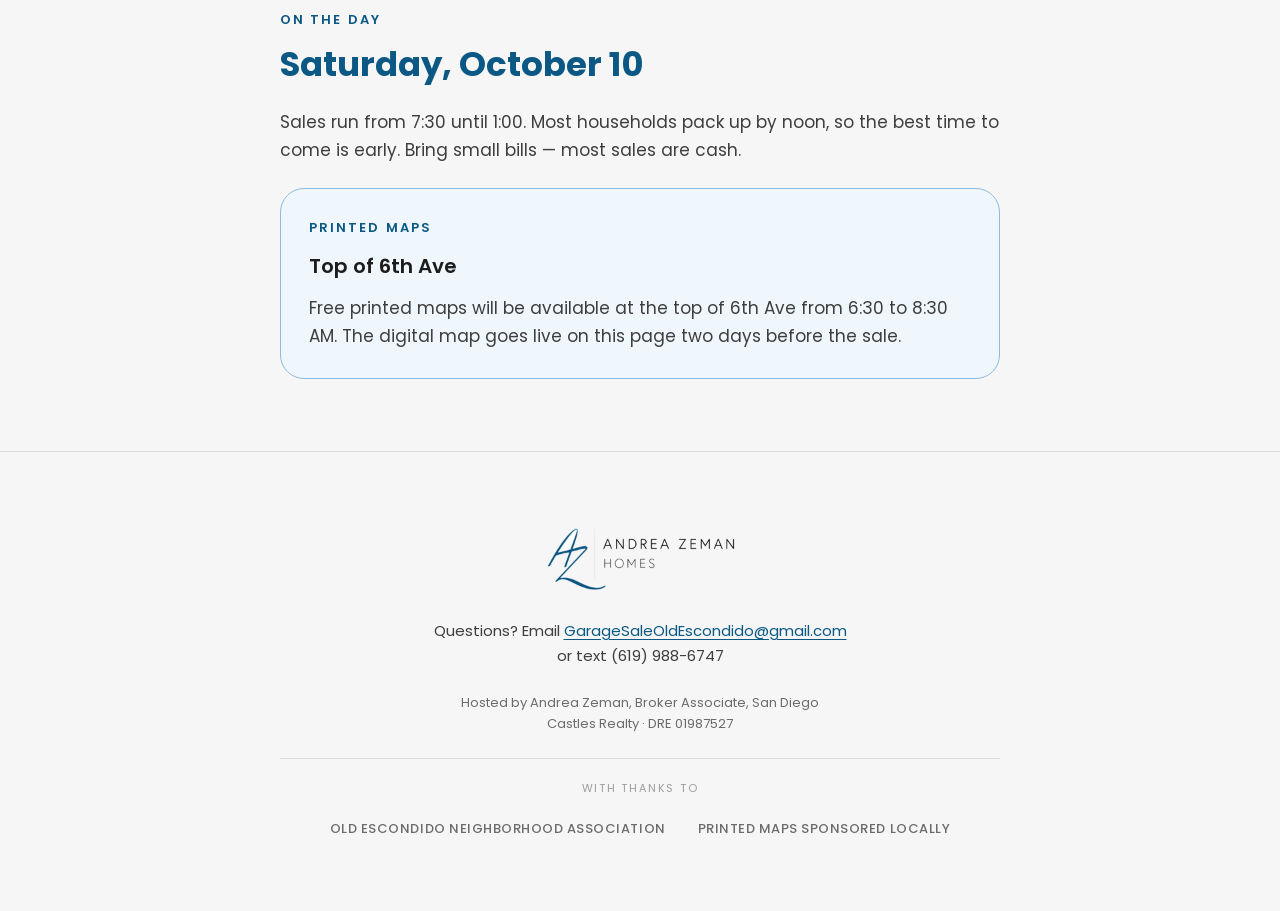
==== commit 530fe41e: "Add files via upload" ====
--- a/index.html
+++ b/index.html
@@ -1,4 +1,5 @@
 <!doctype html>
+<!-- BUILD 2026-09-21-b · printed maps: Top of 6th Ave · form: Sheet-primary -->
 <html lang="en">
 <head>
 <meta charset="utf-8">
@@ -140,7 +141,7 @@
 <p style="margin:0 0 14px;font-family:'Poppins',system-ui,sans-serif;font-size:13px;font-weight:600;letter-spacing:0.16em;text-transform:uppercase;color:#0b5884">On the day</p>
 <h2 style="margin:0 0 24px;font-family:'Poppins',system-ui,sans-serif;font-size:clamp(26px,6.4vw,34px);font-weight:700;color:#0b5884;line-height:1.16">Saturday, October 10</h2>
 <p style="margin:0 0 24px;font-size:17px;line-height:1.65;color:#3e3e3e">Sales run from 7:30 until 1:00. Most households pack up by noon, so the best time to come is early. Bring small bills — most sales are cash.</p>
-<aside style="background:#eff6fc;border:1px solid #8cbce3;border-radius:24px;padding:clamp(20px,5vw,28px);display:flex;flex-direction:column;gap:14px"><span style="font-family:'Poppins',system-ui,sans-serif;font-size:13px;font-weight:600;letter-spacing:0.16em;text-transform:uppercase;color:#0b5884">Live map</span><span style="font-family:'Poppins',system-ui,sans-serif;font-size:20px;font-weight:600;color:#1d1d1d;line-height:1.35">The map goes live Thursday, October 8</span><p style="margin:0;font-size:17px;line-height:1.65;color:#3e3e3e">Two days before the sale this page turns into the live map of every registered address. Same link, same QR code — nothing new to scan.</p></aside>
+<aside style="background:#eff6fc;border:1px solid #8cbce3;border-radius:24px;padding:clamp(20px,5vw,28px);display:flex;flex-direction:column;gap:14px"><span style="font-family:'Poppins',system-ui,sans-serif;font-size:13px;font-weight:600;letter-spacing:0.16em;text-transform:uppercase;color:#0b5884">Printed maps</span><span style="font-family:'Poppins',system-ui,sans-serif;font-size:20px;font-weight:600;color:#1d1d1d;line-height:1.35">Top of 6th Ave</span><p style="margin:0;font-size:17px;line-height:1.65;color:#3e3e3e">Free printed maps will be available at the top of 6th Ave from 6:30 to 8:30 AM. The digital map goes live on this page two days before the sale.</p></aside>
 </div>
 </section>
 
@@ -156,16 +157,20 @@
 <script>
 /* Every registration is written to TWO places, on purpose:
 
-   1. Netlify Forms — the capture that cannot fail. No auth, no third party, no
-      CORS. Submissions land in the Netlify dashboard under Forms and can be
-      emailed and exported to CSV. This is the one we wait for.
-   2. The Apps Script endpoint — feeds the Google Sheet directly. Fired and
-      forgotten, because Apps Script silently redirects to a Google login page
-      whenever the deployment's "Who has access" is not "Anyone", and a broken
-      Sheet feed must never cost us a registration.
-
-   So a neighbour who registers is always recorded, even if the Sheet link is
-   misconfigured. */
+   1. The Apps Script endpoint — feeds the Google Sheet. This is the PRIMARY and
+      the one the success message is tied to. It is sent `no-cors`, so the
+      browser hands back an opaque response: we can confirm the request left the
+      device, not what the server replied. That is enough, because Apps Script
+      writes the row server-side either way — and it beats making a neighbour
+      retype everything over a response we are not allowed to read.
+   2. Netlify Forms — a silent backup copy in the Netlify dashboard. Fired and
+      forgotten: Netlify only accepts a POST to `/` once it has detected the
+      form at deploy time, and if detection is off that POST 404s. A backup that
+      is not set up must never block a registration that already succeeded.
+
+   Earlier this was the other way round, and it was wrong: the Sheet was filling
+   up correctly while the page said "That didn't go through", because it was
+   waiting on the Netlify POST. Wait on the thing that works. */
 (function () {
   var form = document.getElementById('regform');
   if (!form) return;
@@ -198,28 +203,44 @@
     var body = encode(new FormData(form));
     var headers = { 'Content-Type': 'application/x-www-form-urlencoded' };
 
-    // Sheet feed — never awaited, never allowed to throw.
-    if (sheetUrl && sheetUrl.indexOf('PASTE_') !== 0) {
-      try {
-        fetch(sheetUrl, { method: 'POST', mode: 'no-cors', headers: headers, body: body, keepalive: true })
-          .catch(function () {});
-      } catch (_) {}
+    function done() { window.location.href = 'thanks.html'; }
+
+    function failed() {
+      busy = false;
+      if (err) err.hidden = false;
+      if (btn) {
+        btn.disabled = false;
+        btn.style.opacity = '';
+        btn.textContent = 'Add me to the map';
+      }
     }
 
-    // Netlify Forms — the authoritative capture.
-    fetch('/', { method: 'POST', headers: headers, body: body })
-      .then(function (r) {
-        if (!r.ok) throw new Error('HTTP ' + r.status);
-        window.location.href = 'thanks.html';
+    // Backup copy — never awaited, never allowed to surface an error.
+    try {
+      fetch('/', { method: 'POST', headers: headers, body: body, keepalive: true })
+        .catch(function () {});
+    } catch (_) {}
+
+    if (!sheetUrl || sheetUrl.indexOf('PASTE_') === 0) { done(); return; }
+
+    // Primary — the Google Sheet.
+    var settled = false;
+    var guard = setTimeout(function () {
+      if (!settled) { settled = true; done(); }
+    }, 6000);
+
+    fetch(sheetUrl, { method: 'POST', mode: 'no-cors', headers: headers, body: body })
+      .then(function () {
+        if (settled) return;
+        settled = true;
+        clearTimeout(guard);
+        done();
       })
       .catch(function () {
-        busy = false;
-        if (err) err.hidden = false;
-        if (btn) {
-          btn.disabled = false;
-          btn.style.opacity = '';
-          btn.textContent = 'Add me to the map';
-        }
+        if (settled) return;
+        settled = true;
+        clearTimeout(guard);
+        failed(); // genuinely offline — nothing left the device
       });
   });
 })();
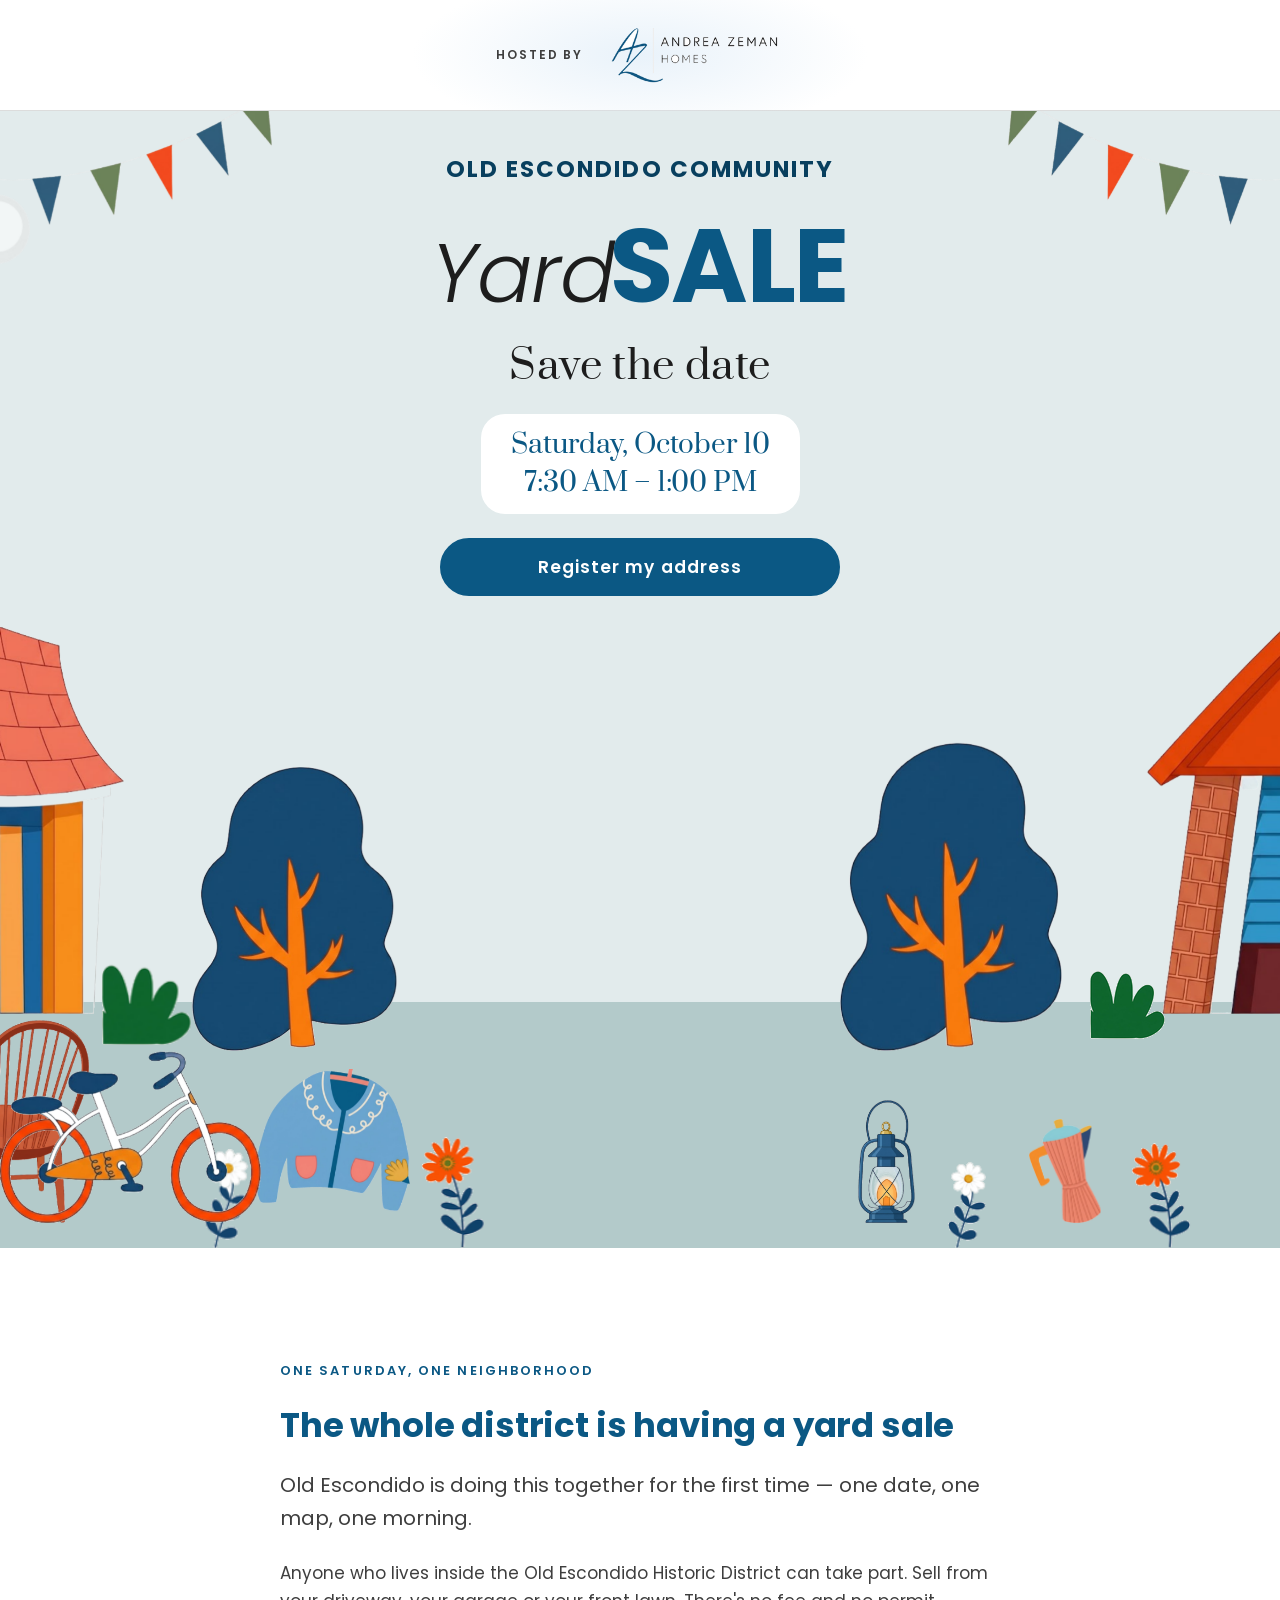
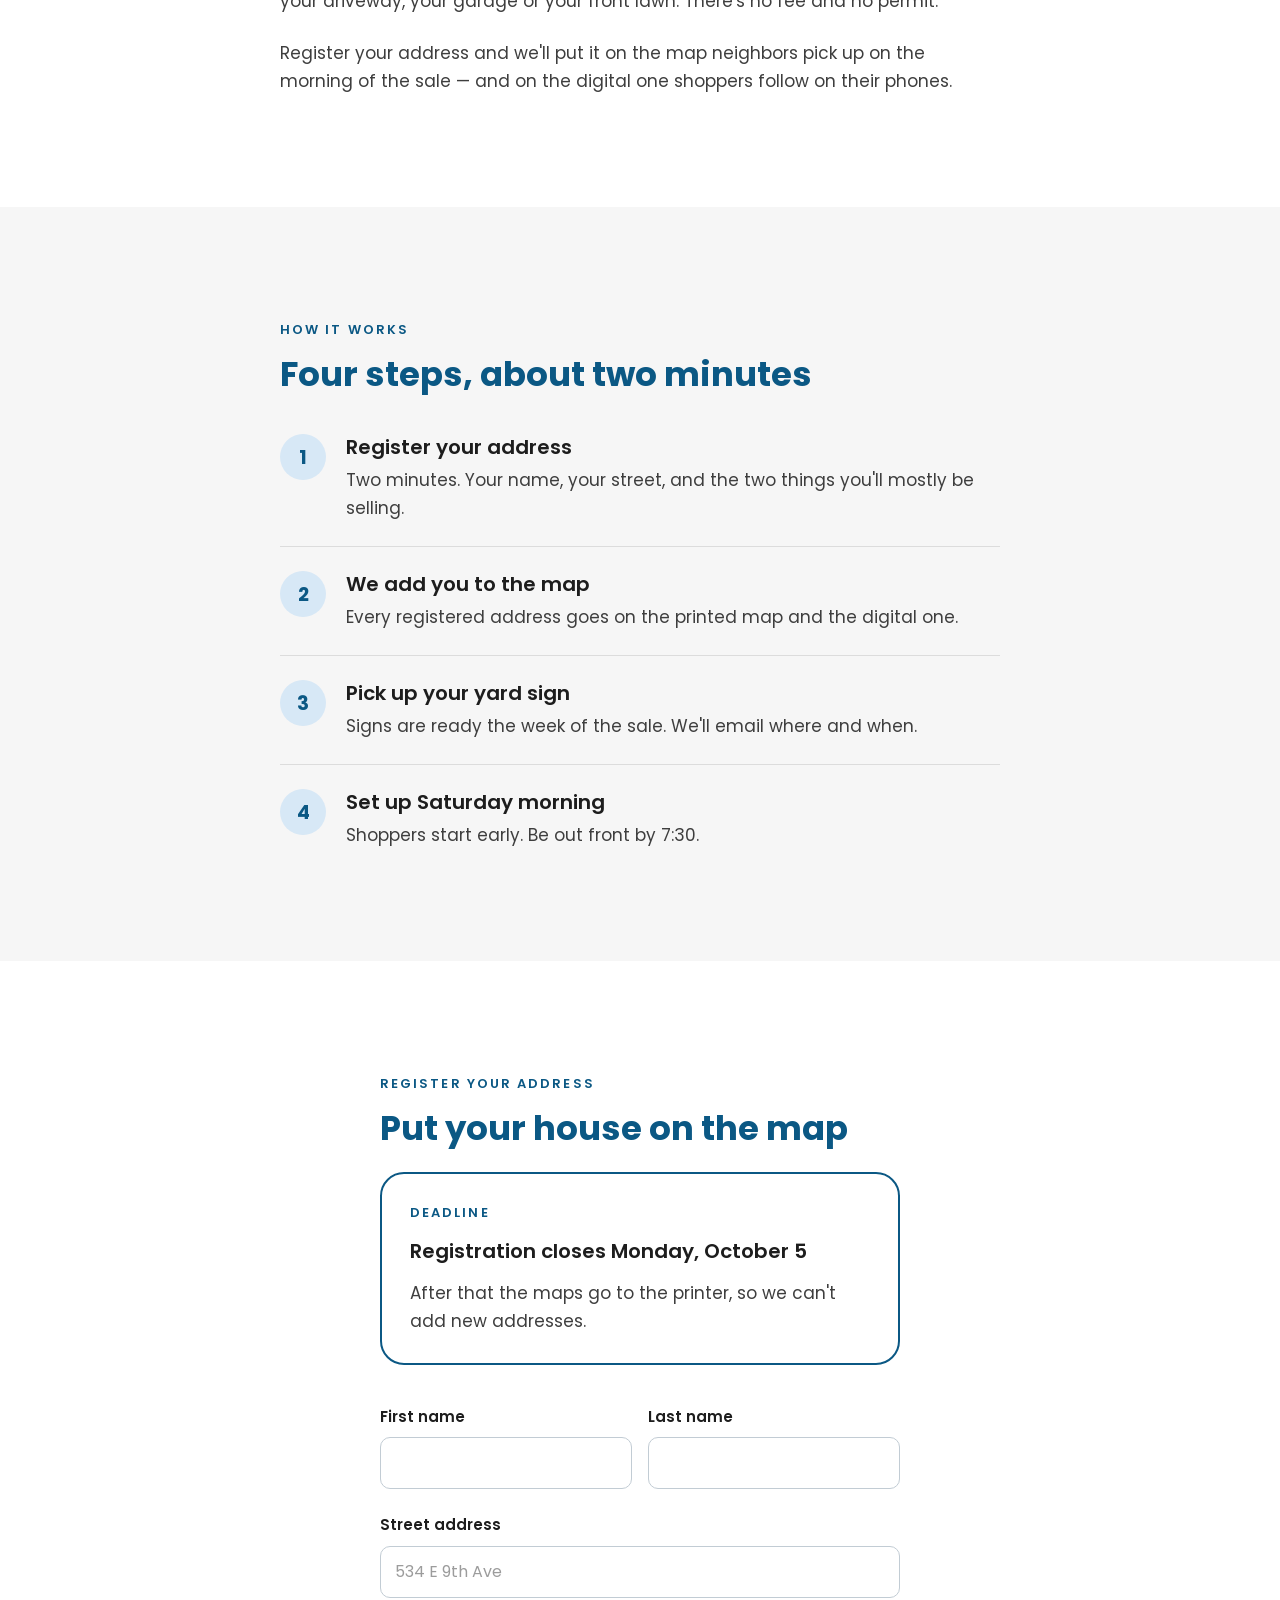
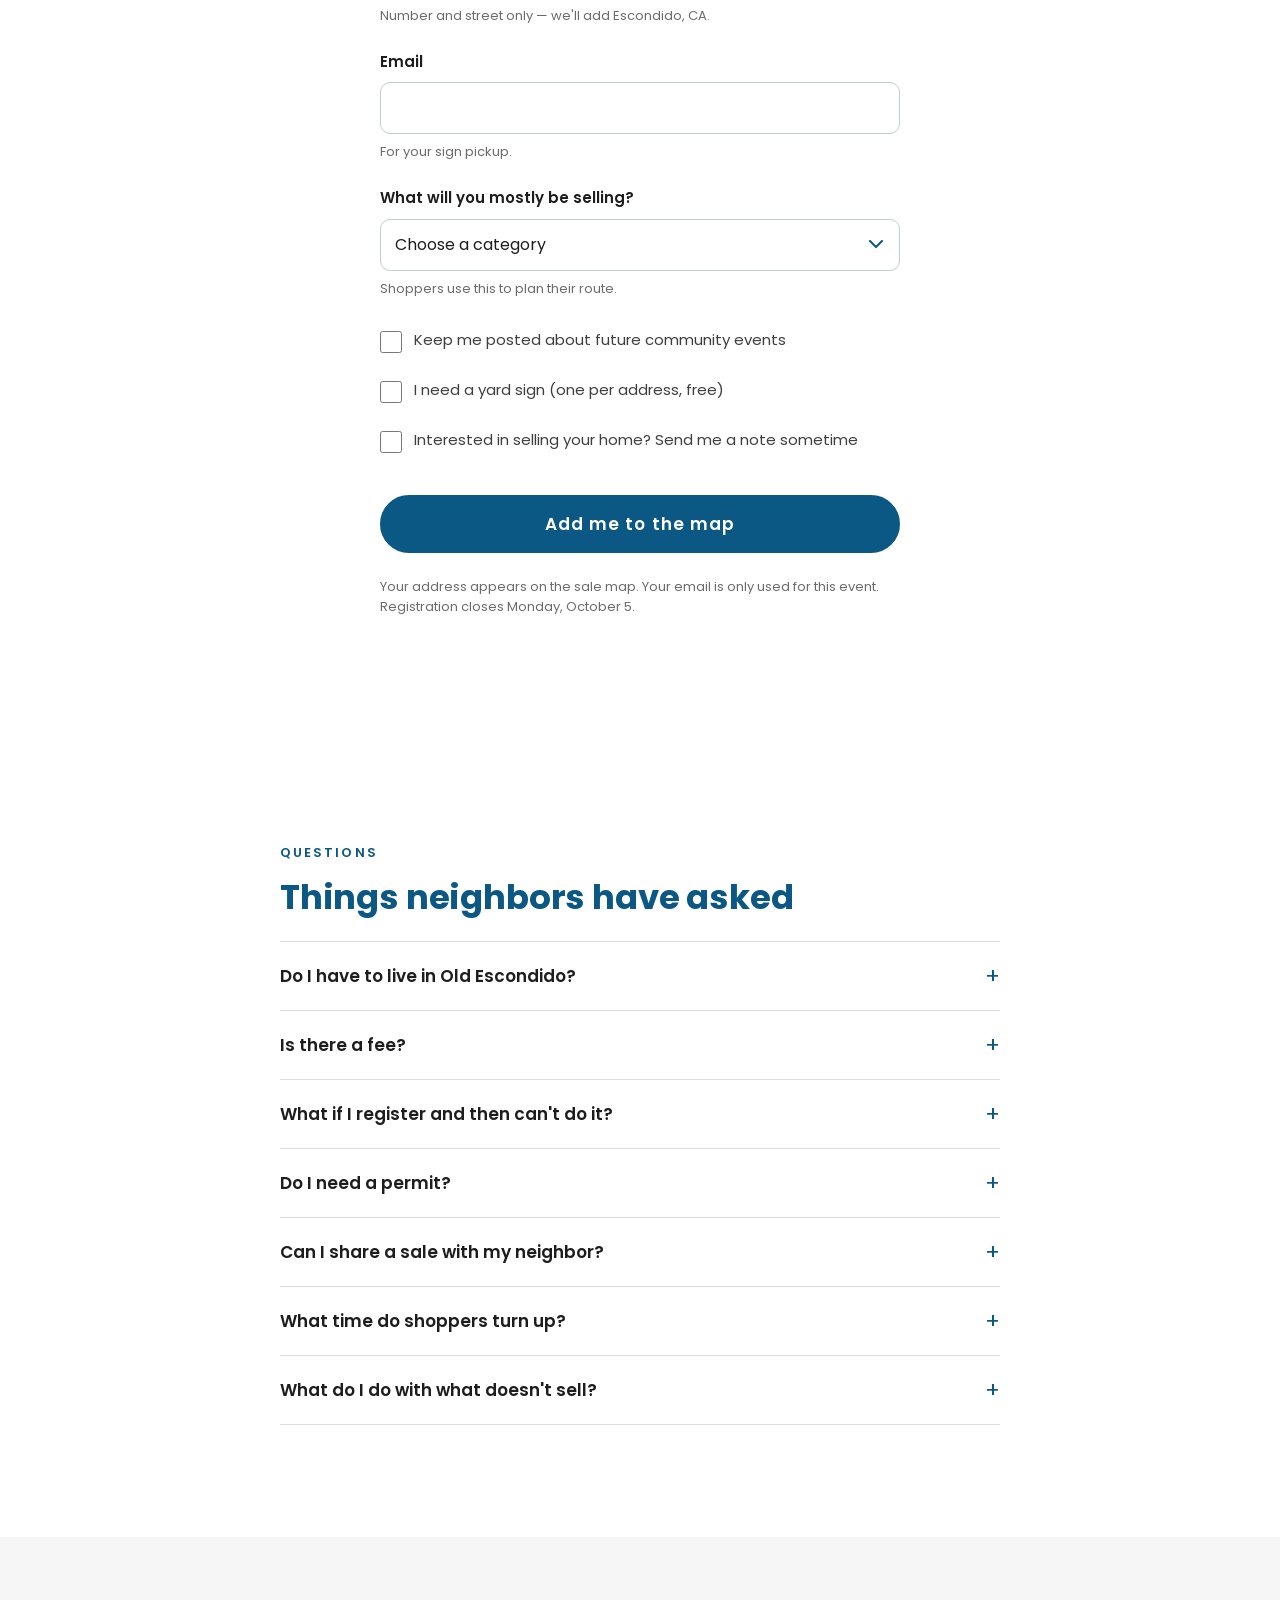
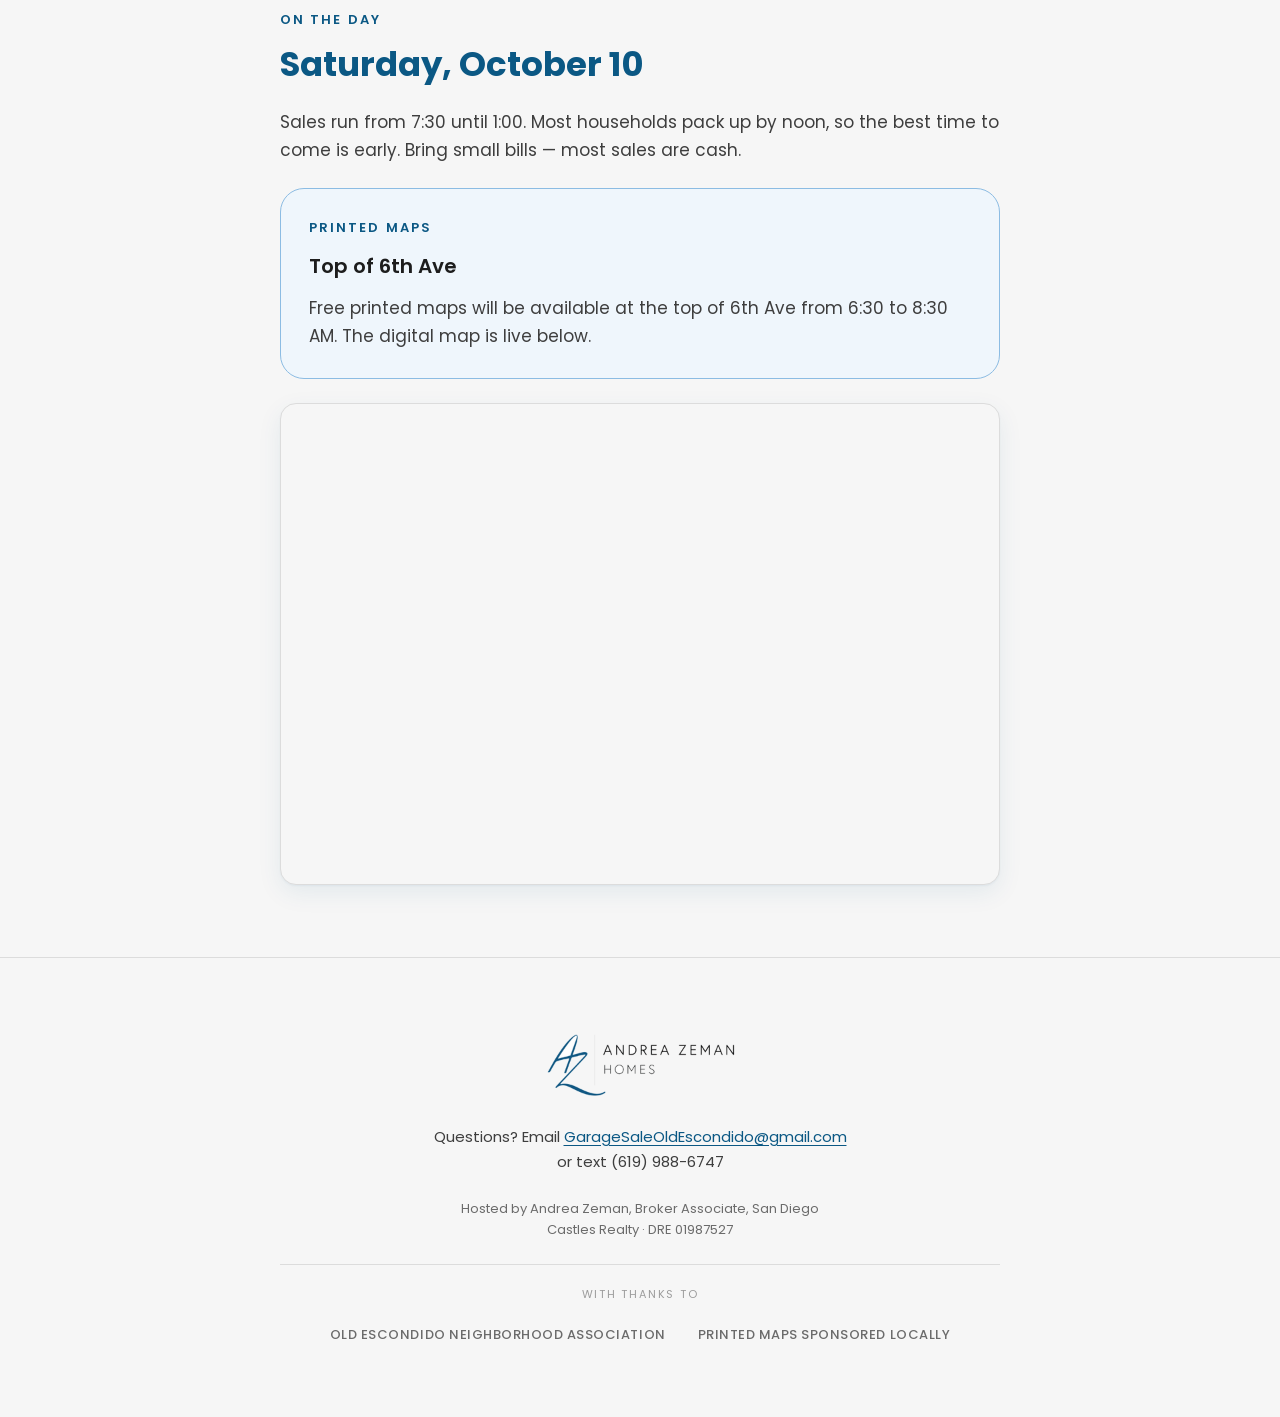
==== commit 5b5d417e: "Add files via upload" ====
--- a/index.html
+++ b/index.html
@@ -5,13 +5,13 @@
 <meta charset="utf-8">
 <meta name="viewport" content="width=device-width, initial-scale=1">
 <title>Old Escondido Community Yard Sale — Saturday, October 10, 2026</title>
-<meta name="description" content="A neighbourhood-wide yard sale in the Old Escondido Historic District, Escondido CA. Saturday, October 10, 7:30 AM to 1:00 PM. Register your address to appear on the official sale map.">
+<meta name="description" content="A neighborhood-wide yard sale in the Old Escondido Historic District, Escondido CA. Saturday, October 10, 7:30 AM to 1:00 PM. Register your address to appear on the official sale map.">
 <link rel="canonical" href="https://oldescondidoyardsale.com/">
 <meta name="theme-color" content="#0b5884">
 <meta property="og:type" content="website">
 <meta property="og:site_name" content="Old Escondido Community Yard Sale">
 <meta property="og:title" content="Old Escondido Community Yard Sale — Saturday, October 10, 2026">
-<meta property="og:description" content="A neighbourhood-wide yard sale in the Old Escondido Historic District, Escondido CA. Saturday, October 10, 7:30 AM to 1:00 PM. Register your address to appear on the official sale map.">
+<meta property="og:description" content="A neighborhood-wide yard sale in the Old Escondido Historic District, Escondido CA. Saturday, October 10, 7:30 AM to 1:00 PM. Register your address to appear on the official sale map.">
 <meta property="og:url" content="https://oldescondidoyardsale.com/">
 <meta property="og:image" content="https://oldescondidoyardsale.com/assets/social-card.png">
 <meta property="og:image:width" content="1200">
@@ -62,14 +62,14 @@
 <img class="oe-scn oe-scn--bike" src="assets/bicycle.png" alt="" style="position:absolute;left:0;bottom:4%;height:28%;width:auto;opacity:0;animation:oe-fade 700ms cubic-bezier(.22,.61,.36,1) 620ms both, oe-ride 26s linear 1.2s infinite">
 </div>
 </header>
-<a href="#day" class="oe-shop" id="shopbar">Just here to shop? The map opens Oct 8<span style="font-size:15px;line-height:1">↓</span></a>
+<a href="#day" class="oe-shop" id="shopbar">Just here to shop? View the official sale map<span style="font-size:15px;line-height:1">↓</span></a>
 <section style="padding:clamp(72px,13vw,112px) clamp(20px,5.5vw,32px);background:#fff">
 <div style="width:100%;max-width:720px;margin-inline:auto;display:flex;flex-direction:column;gap:24px">
-<p style="margin:0;font-family:'Poppins',system-ui,sans-serif;font-size:13px;font-weight:600;letter-spacing:0.16em;text-transform:uppercase;color:#0b5884">One Saturday, one neighbourhood</p>
+<p style="margin:0;font-family:'Poppins',system-ui,sans-serif;font-size:13px;font-weight:600;letter-spacing:0.16em;text-transform:uppercase;color:#0b5884">One Saturday, one neighborhood</p>
 <h2 style="margin:0;font-family:'Poppins',system-ui,sans-serif;font-size:clamp(26px,6.4vw,34px);font-weight:700;color:#0b5884;line-height:1.16;letter-spacing:-0.005em">The whole district is having a yard sale</h2>
 <p style="margin:0;font-size:clamp(18px,4.4vw,20px);line-height:1.65;color:#3e3e3e">Old Escondido is doing this together for the first time — one date, one map, one morning.</p>
 <p style="margin:0;font-size:17px;line-height:1.65;color:#3e3e3e">Anyone who lives inside the Old Escondido Historic District can take part. Sell from your driveway, your garage or your front lawn. There's no fee and no permit.</p>
-<p style="margin:0;font-size:17px;line-height:1.65;color:#3e3e3e">Register your address and we'll put it on the map neighbours pick up on the morning of the sale — and on the digital one shoppers follow on their phones.</p>
+<p style="margin:0;font-size:17px;line-height:1.65;color:#3e3e3e">Register your address and we'll put it on the map neighbors pick up on the morning of the sale — and on the digital one shoppers follow on their phones.</p>
 </div>
 </section>
 
@@ -103,7 +103,7 @@
 </div>
 <div style="display:flex;flex-direction:column;gap:8px"><label for="street" style="font-family:'Poppins',system-ui,sans-serif;font-size:15px;font-weight:600;color:#1d1d1d">Street address</label><input id="street" name="street" required placeholder="534 E 9th Ave" autocomplete="street-address" style="width:100%;min-height:52px;padding:12px 14px;font-family:'Poppins',system-ui,sans-serif;font-size:16px;line-height:1.4;color:#1d1d1d;background:#fff;border:1px solid #c2ccd4;border-radius:10px"><span style="font-size:13px;line-height:1.5;color:#6b6b6b">Number and street only — we'll add Escondido, CA.</span></div>
 <div style="display:flex;flex-direction:column;gap:8px"><label for="email" style="font-family:'Poppins',system-ui,sans-serif;font-size:15px;font-weight:600;color:#1d1d1d">Email</label><input id="email" name="email" type="email" required autocomplete="email" style="width:100%;min-height:52px;padding:12px 14px;font-family:'Poppins',system-ui,sans-serif;font-size:16px;line-height:1.4;color:#1d1d1d;background:#fff;border:1px solid #c2ccd4;border-radius:10px"><span style="font-size:13px;line-height:1.5;color:#6b6b6b">For your sign pickup.</span></div>
-<div style="display:flex;flex-direction:column;gap:8px"><label for="cat" style="font-family:'Poppins',system-ui,sans-serif;font-size:15px;font-weight:600;color:#1d1d1d">What will you mostly be selling?</label><select id="cat" name="cat" style="width:100%;min-height:52px;padding:12px 44px 12px 14px;font-family:'Poppins',system-ui,sans-serif;font-size:16px;color:#1d1d1d;background-color:#fff;border:1px solid #c2ccd4;border-radius:10px;appearance:none"><option value="">Choose a category</option><option>Furniture &amp; Home Décor</option><option>Kitchen &amp; Household</option><option>Kids &amp; Baby</option><option>Clothing &amp; Accessories</option><option>Tools &amp; Outdoor</option><option>Electronics &amp; Entertainment</option><option>Collectibles &amp; Miscellaneous</option></select><span style="font-size:13px;line-height:1.5;color:#6b6b6b">Shoppers use this to plan their route.</span></div>
+<div style="display:flex;flex-direction:column;gap:8px"><label for="cat" style="font-family:'Poppins',system-ui,sans-serif;font-size:15px;font-weight:600;color:#1d1d1d">What will you mostly be selling?</label><select id="cat" name="cat" style="width:100%;min-height:52px;padding:12px 44px 12px 14px;font-family:'Poppins',system-ui,sans-serif;font-size:16px;color:#1d1d1d;background-color:#fff;border:1px solid #c2ccd4;border-radius:10px;appearance:none"><option value="">Choose a category</option><option>Furniture &amp; Home Decor</option><option>Kitchen &amp; Household</option><option>Kids &amp; Baby</option><option>Clothing &amp; Accessories</option><option>Tools &amp; Outdoor</option><option>Electronics &amp; Entertainment</option><option>Collectibles &amp; Miscellaneous</option></select><span style="font-size:13px;line-height:1.5;color:#6b6b6b">Shoppers use this to plan their route.</span></div>
 <div style="display:flex;flex-direction:column;gap:2px">
 <label for="opt-events" style="display:grid;grid-template-columns:22px 1fr;gap:12px;align-items:start;min-height:48px;padding:6px 0;cursor:pointer"><input type="checkbox" id="opt-events" name="optin_events" style="width:22px;height:22px;margin:2px 0 0;accent-color:#0b5884;flex:none"><span style="font-family:'Poppins',system-ui,sans-serif;font-size:15px;line-height:1.5;color:#3e3e3e">Keep me posted about future community events</span></label>
 <label for="opt-sign" style="display:grid;grid-template-columns:22px 1fr;gap:12px;align-items:start;min-height:48px;padding:6px 0;cursor:pointer"><input type="checkbox" id="opt-sign" name="needs_yard_sign" style="width:22px;height:22px;margin:2px 0 0;accent-color:#0b5884;flex:none"><span style="font-family:'Poppins',system-ui,sans-serif;font-size:15px;line-height:1.5;color:#3e3e3e">I need a yard sign (one per address, free)</span></label>
@@ -121,14 +121,14 @@
 <div style="width:100%;max-width:720px;margin-inline:auto">
 <header style="display:flex;flex-direction:column;gap:14px;margin-bottom:24px">
 <p style="margin:0;font-family:'Poppins',system-ui,sans-serif;font-size:13px;font-weight:600;letter-spacing:0.16em;text-transform:uppercase;color:#0b5884">Questions</p>
-<h2 style="margin:0;font-family:'Poppins',system-ui,sans-serif;font-size:clamp(26px,6.4vw,34px);font-weight:700;color:#0b5884;line-height:1.16;letter-spacing:-0.005em">Things neighbours have asked</h2>
+<h2 style="margin:0;font-family:'Poppins',system-ui,sans-serif;font-size:clamp(26px,6.4vw,34px);font-weight:700;color:#0b5884;line-height:1.16;letter-spacing:-0.005em">Things neighbors have asked</h2>
 </header>
 <div style="border-top:1px solid #dcdcdc">
 <details style="border-bottom:1px solid #dcdcdc"><summary style="display:flex;align-items:center;justify-content:space-between;gap:16px;min-height:48px;padding:20px 0;cursor:pointer;list-style:none;font-family:'Poppins',system-ui,sans-serif;font-size:17px;font-weight:600;color:#1d1d1d">Do I have to live in Old Escondido?<span style="flex:none;font-family:'Poppins',system-ui,sans-serif;font-size:22px;font-weight:400;line-height:1;color:#0b5884">+</span></summary><p style="margin:0;padding:0 0 24px;font-size:17px;line-height:1.65;color:#3e3e3e;max-width:60ch">Yes. The map covers the historic district — roughly Escondido Boulevard across to Chestnut Street, and 8th Avenue down to 13th. If you're on the edge and not sure, register anyway and we'll check.</p></details>
 <details style="border-bottom:1px solid #dcdcdc"><summary style="display:flex;align-items:center;justify-content:space-between;gap:16px;min-height:48px;padding:20px 0;cursor:pointer;list-style:none;font-family:'Poppins',system-ui,sans-serif;font-size:17px;font-weight:600;color:#1d1d1d">Is there a fee?<span style="flex:none;font-family:'Poppins',system-ui,sans-serif;font-size:22px;font-weight:400;line-height:1;color:#0b5884">+</span></summary><p style="margin:0;padding:0 0 24px;font-size:17px;line-height:1.65;color:#3e3e3e;max-width:60ch">No. Registering is free and taking part is free.</p></details>
 <details style="border-bottom:1px solid #dcdcdc"><summary style="display:flex;align-items:center;justify-content:space-between;gap:16px;min-height:48px;padding:20px 0;cursor:pointer;list-style:none;font-family:'Poppins',system-ui,sans-serif;font-size:17px;font-weight:600;color:#1d1d1d">What if I register and then can't do it?<span style="flex:none;font-family:'Poppins',system-ui,sans-serif;font-size:22px;font-weight:400;line-height:1;color:#0b5884">+</span></summary><p style="margin:0;padding:0 0 24px;font-size:17px;line-height:1.65;color:#3e3e3e;max-width:60ch">Email us before Monday, October 5 and we'll take your address off the map. After that the maps are already printed.</p></details>
 <details style="border-bottom:1px solid #dcdcdc"><summary style="display:flex;align-items:center;justify-content:space-between;gap:16px;min-height:48px;padding:20px 0;cursor:pointer;list-style:none;font-family:'Poppins',system-ui,sans-serif;font-size:17px;font-weight:600;color:#1d1d1d">Do I need a permit?<span style="flex:none;font-family:'Poppins',system-ui,sans-serif;font-size:22px;font-weight:400;line-height:1;color:#0b5884">+</span></summary><p style="margin:0;padding:0 0 24px;font-size:17px;line-height:1.65;color:#3e3e3e;max-width:60ch">No. The City of Escondido allows residential yard sales without a permit. Keep tables on your own property and leave the sidewalk clear.</p></details>
-<details style="border-bottom:1px solid #dcdcdc"><summary style="display:flex;align-items:center;justify-content:space-between;gap:16px;min-height:48px;padding:20px 0;cursor:pointer;list-style:none;font-family:'Poppins',system-ui,sans-serif;font-size:17px;font-weight:600;color:#1d1d1d">Can I share a sale with my neighbour?<span style="flex:none;font-family:'Poppins',system-ui,sans-serif;font-size:22px;font-weight:400;line-height:1;color:#0b5884">+</span></summary><p style="margin:0;padding:0 0 24px;font-size:17px;line-height:1.65;color:#3e3e3e;max-width:60ch">Yes, and it works well. Register the address where the sale will actually be so shoppers come to the right driveway.</p></details>
+<details style="border-bottom:1px solid #dcdcdc"><summary style="display:flex;align-items:center;justify-content:space-between;gap:16px;min-height:48px;padding:20px 0;cursor:pointer;list-style:none;font-family:'Poppins',system-ui,sans-serif;font-size:17px;font-weight:600;color:#1d1d1d">Can I share a sale with my neighbor?<span style="flex:none;font-family:'Poppins',system-ui,sans-serif;font-size:22px;font-weight:400;line-height:1;color:#0b5884">+</span></summary><p style="margin:0;padding:0 0 24px;font-size:17px;line-height:1.65;color:#3e3e3e;max-width:60ch">Yes, and it works well. Register the address where the sale will actually be so shoppers come to the right driveway.</p></details>
 <details style="border-bottom:1px solid #dcdcdc"><summary style="display:flex;align-items:center;justify-content:space-between;gap:16px;min-height:48px;padding:20px 0;cursor:pointer;list-style:none;font-family:'Poppins',system-ui,sans-serif;font-size:17px;font-weight:600;color:#1d1d1d">What time do shoppers turn up?<span style="flex:none;font-family:'Poppins',system-ui,sans-serif;font-size:22px;font-weight:400;line-height:1;color:#0b5884">+</span></summary><p style="margin:0;padding:0 0 24px;font-size:17px;line-height:1.65;color:#3e3e3e;max-width:60ch">Early. Some people are out at 7:00 whatever the map says. Be ready by 7:30 if you can.</p></details>
 <details style="border-bottom:1px solid #dcdcdc"><summary style="display:flex;align-items:center;justify-content:space-between;gap:16px;min-height:48px;padding:20px 0;cursor:pointer;list-style:none;font-family:'Poppins',system-ui,sans-serif;font-size:17px;font-weight:600;color:#1d1d1d">What do I do with what doesn't sell?<span style="flex:none;font-family:'Poppins',system-ui,sans-serif;font-size:22px;font-weight:400;line-height:1;color:#0b5884">+</span></summary><p style="margin:0;padding:0 0 24px;font-size:17px;line-height:1.65;color:#3e3e3e;max-width:60ch">We'll send a list of donation and haul-away options a couple of days after the sale — Goodwill, Habitat ReStore and local haulers.</p></details>
 </div>
@@ -141,7 +141,8 @@
 <p style="margin:0 0 14px;font-family:'Poppins',system-ui,sans-serif;font-size:13px;font-weight:600;letter-spacing:0.16em;text-transform:uppercase;color:#0b5884">On the day</p>
 <h2 style="margin:0 0 24px;font-family:'Poppins',system-ui,sans-serif;font-size:clamp(26px,6.4vw,34px);font-weight:700;color:#0b5884;line-height:1.16">Saturday, October 10</h2>
 <p style="margin:0 0 24px;font-size:17px;line-height:1.65;color:#3e3e3e">Sales run from 7:30 until 1:00. Most households pack up by noon, so the best time to come is early. Bring small bills — most sales are cash.</p>
-<aside style="background:#eff6fc;border:1px solid #8cbce3;border-radius:24px;padding:clamp(20px,5vw,28px);display:flex;flex-direction:column;gap:14px"><span style="font-family:'Poppins',system-ui,sans-serif;font-size:13px;font-weight:600;letter-spacing:0.16em;text-transform:uppercase;color:#0b5884">Printed maps</span><span style="font-family:'Poppins',system-ui,sans-serif;font-size:20px;font-weight:600;color:#1d1d1d;line-height:1.35">Top of 6th Ave</span><p style="margin:0;font-size:17px;line-height:1.65;color:#3e3e3e">Free printed maps will be available at the top of 6th Ave from 6:30 to 8:30 AM. The digital map goes live on this page two days before the sale.</p></aside>
+<aside style="background:#eff6fc;border:1px solid #8cbce3;border-radius:24px;padding:clamp(20px,5vw,28px);display:flex;flex-direction:column;gap:14px"><span style="font-family:'Poppins',system-ui,sans-serif;font-size:13px;font-weight:600;letter-spacing:0.16em;text-transform:uppercase;color:#0b5884">Printed maps</span><span style="font-family:'Poppins',system-ui,sans-serif;font-size:20px;font-weight:600;color:#1d1d1d;line-height:1.35">Top of 6th Ave</span><p style="margin:0;font-size:17px;line-height:1.65;color:#3e3e3e">Free printed maps will be available at the top of 6th Ave from 6:30 to 8:30 AM. The digital map is live below.</p></aside>
+<div class="oe-map-frame" style="margin-top:24px"><iframe src="https://www.google.com/maps/d/embed?mid=1TBU9-dKDymo3Otwgj1H3NrjUrSu5EUk&amp;ehbc=2E312F" width="100%" height="480" style="border:0;" allowfullscreen="" loading="lazy" title="Old Escondido Community Yard Sale map"></iframe></div>
 </div>
 </section>
 
@@ -161,7 +162,7 @@
       the one the success message is tied to. It is sent `no-cors`, so the
       browser hands back an opaque response: we can confirm the request left the
       device, not what the server replied. That is enough, because Apps Script
-      writes the row server-side either way — and it beats making a neighbour
+      writes the row server-side either way — and it beats making a neighbor
       retype everything over a response we are not allowed to read.
    2. Netlify Forms — a silent backup copy in the Netlify dashboard. Fired and
       forgotten: Netlify only accepts a POST to `/` once it has detected the
--- a/site.css
+++ b/site.css
@@ -82,6 +82,22 @@
 .oe-shop--on { opacity: 1; visibility: visible; transform: translate(-50%, 0); }
 .oe-shop:hover { color: #083f5e; border-color: #8cbce3; }
 
+/* ── Responsive Google map ────────────────────────────────────────────────── */
+.oe-map-frame {
+  width: 100%;
+  overflow: hidden;
+  border: 1px solid #dcdcdc;
+  border-radius: 16px;
+  background: #f6f6f6;
+  box-shadow: 0 1px 2px rgba(11, 88, 132, .05), 0 8px 24px rgba(11, 88, 132, .08);
+}
+.oe-map-frame iframe {
+  display: block;
+  width: 100%;
+  height: clamp(320px, 62vw, 480px);
+  border: 0;
+}
+
 /* ── Hero animation ────────────────────────────────────────────────────────── */
 @keyframes oe-rise { from { opacity: 0; transform: translateY(14px); } to { opacity: 1; transform: none; } }
 @keyframes oe-fade { from { opacity: 0; } to { opacity: 1; } }
